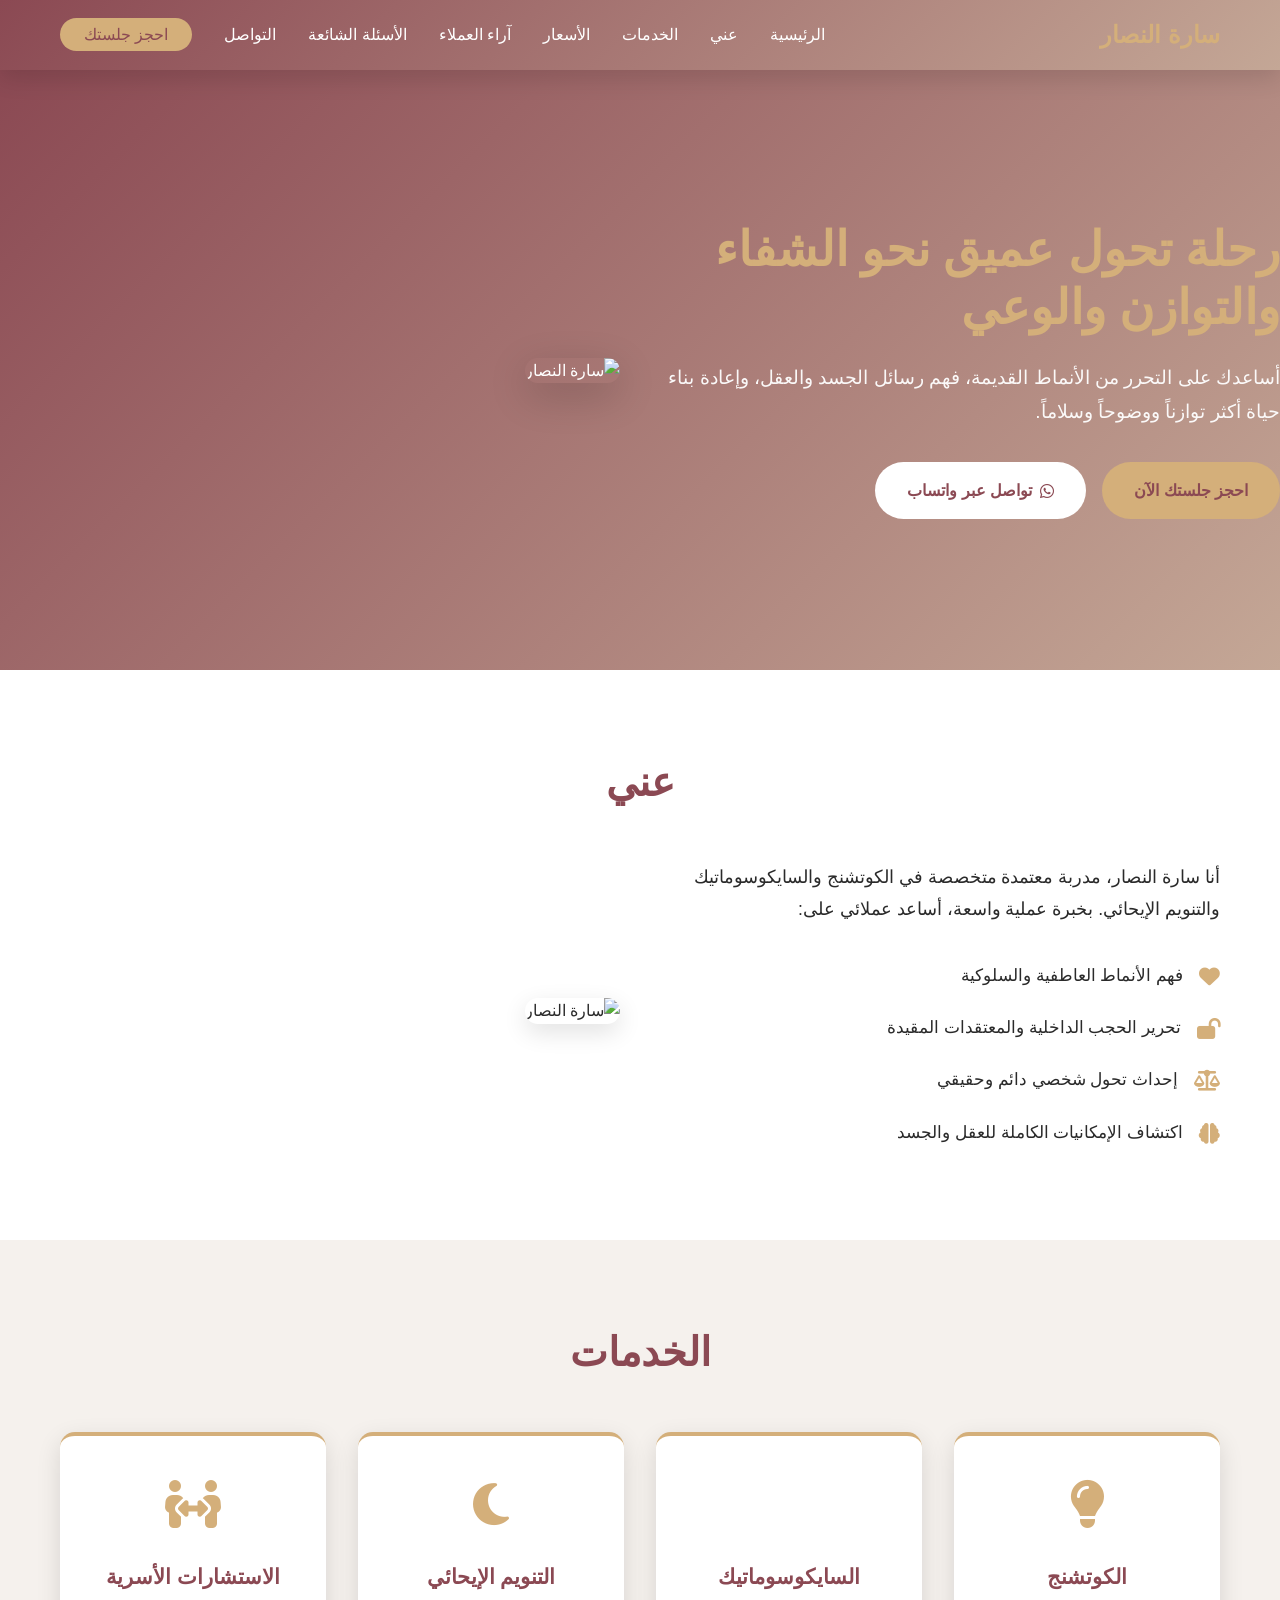
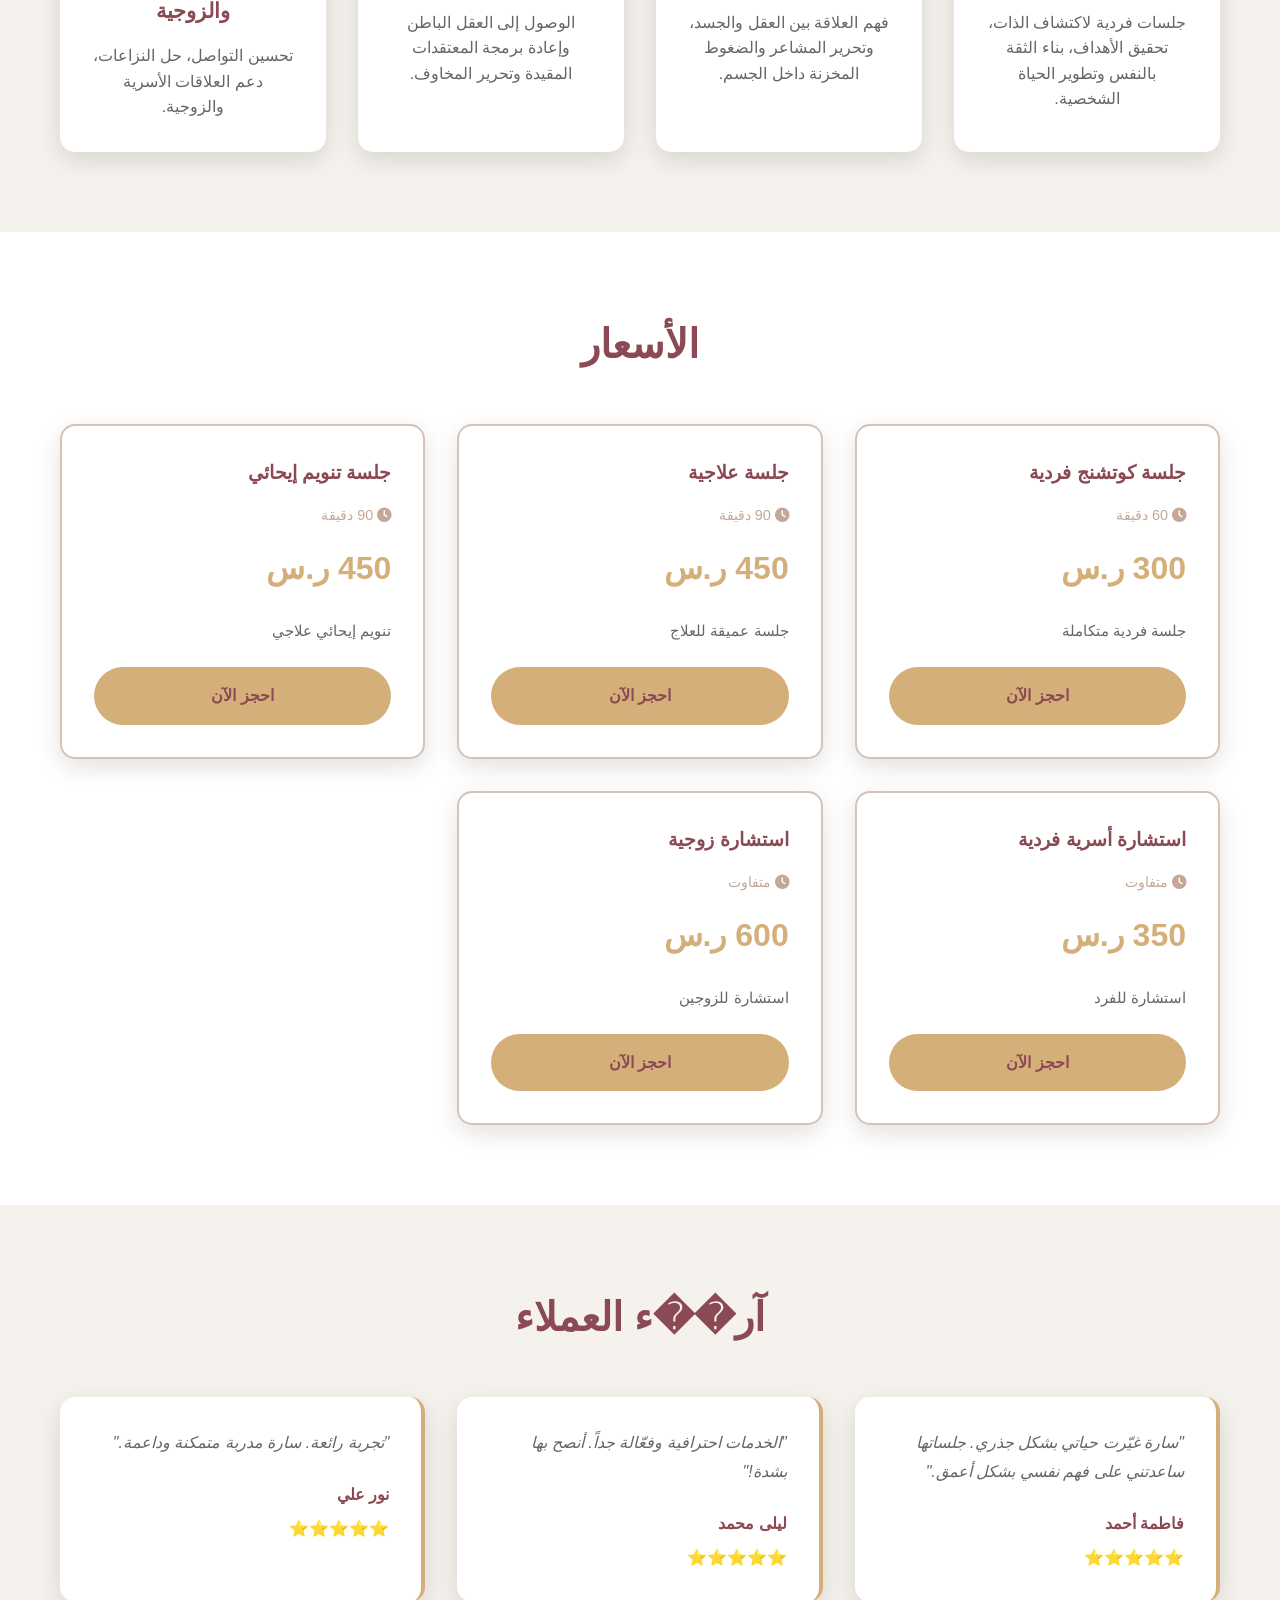
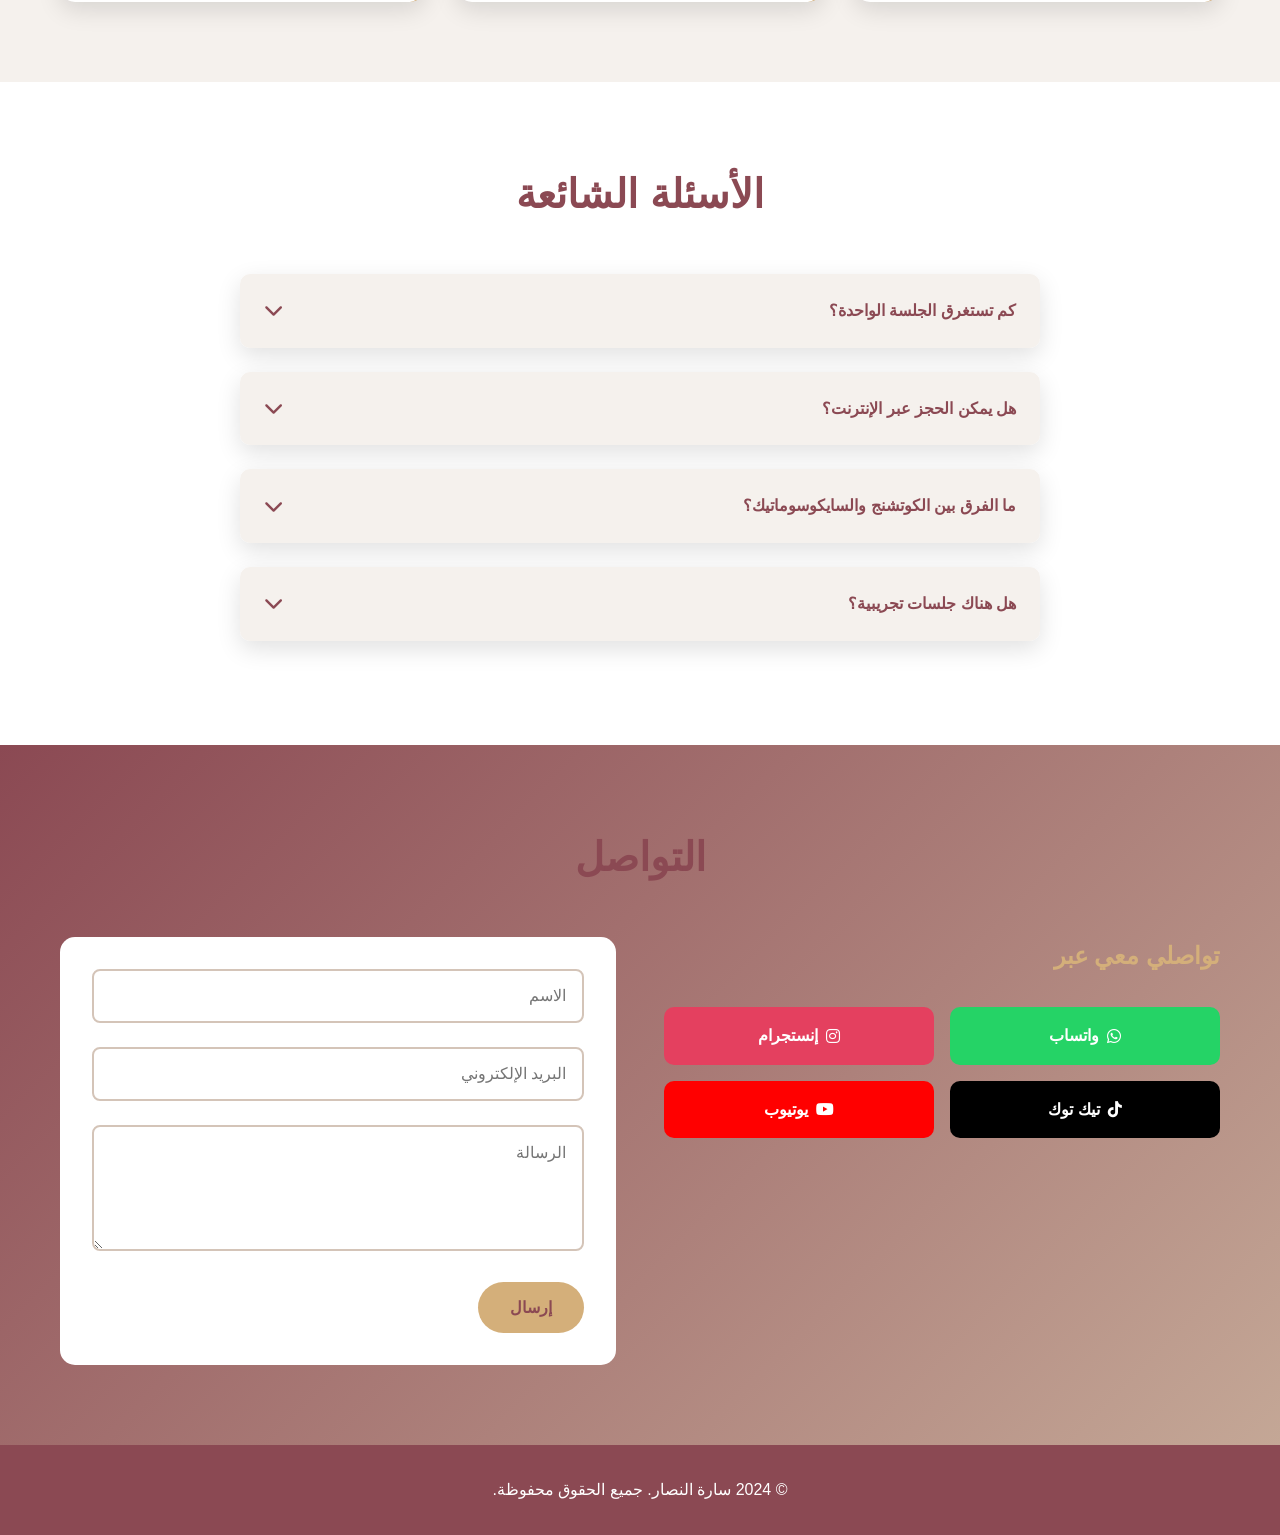
==== admin.html @ 0c7352f7 "Add premium Sara Al-Nassar coaching website with booking system and admin dashboard" ====
<!DOCTYPE html>
<html lang="ar" dir="rtl">
<head>
    <meta charset="UTF-8">
    <meta name="viewport" content="width=device-width, initial-scale=1.0">
    <title>لوحة التحكم - سارة النصار</title>
    <link rel="stylesheet" href="sara-styles.css">
    <link rel="stylesheet" href="admin-styles.css">
    <link rel="stylesheet" href="https://cdnjs.cloudflare.com/ajax/libs/font-awesome/6.4.0/css/all.min.css">
</head>
<body>
    <!-- Admin Header -->
    <header class="admin-header">
        <div class="container">
            <h1>لوحة التحكم</h1>
            <button id="logoutBtn" class="btn btn-secondary">تسجيل الخروج</button>
        </div>
    </header>

    <!-- Main Content -->
    <main class="admin-main">
        <!-- Sidebar -->
        <aside class="admin-sidebar">
            <nav class="admin-nav">
                <button class="nav-item active" data-section="dashboard">
                    <i class="fas fa-chart-line"></i> لوحة التحكم
                </button>
                <button class="nav-item" data-section="bookings">
                    <i class="fas fa-calendar"></i> الحجوزات
                </button>
                <button class="nav-item" data-section="services">
                    <i class="fas fa-cogs"></i> الخدمات
                </button>
                <button class="nav-item" data-section="testimonials">
                    <i class="fas fa-star"></i> آراء العملاء
                </button>
                <button class="nav-item" data-section="settings">
                    <i class="fas fa-sliders-h"></i> الإعدادات
                </button>
            </nav>
        </aside>

        <!-- Content Area -->
        <div class="admin-content">
            <!-- Dashboard Section -->
            <section id="dashboard" class="admin-section active">
                <h2>لوحة التحكم</h2>
                <div class="stats-grid">
                    <div class="stat-card">
                        <div class="stat-icon"><i class="fas fa-calendar-check"></i></div>
                        <div class="stat-content">
                            <h3>إجمالي الحجوزات</h3>
                            <p class="stat-number" id="totalBookings">0</p>
                        </div>
                    </div>
                    <div class="stat-card">
                        <div class="stat-icon"><i class="fas fa-clock"></i></div>
                        <div class="stat-content">
                            <h3>حجوزات قادمة</h3>
                            <p class="stat-number" id="upcomingBookings">0</p>
                        </div>
                    </div>
                    <div class="stat-card">
                        <div class="stat-icon"><i class="fas fa-star"></i></div>
                        <div class="stat-content">
                            <h3>التقييمات</h3>
                            <p class="stat-number" id="totalReviews">0</p>
                        </div>
                    </div>
                </div>
                <div class="recent-bookings">
                    <h3>آخر الحجوزات</h3>
                    <table id="recentBookingsTable">
                        <thead>
                            <tr>
                                <th>الاسم</th>
                                <th>الخدمة</th>
                                <th>التاريخ</th>
                                <th>الحالة</th>
                            </tr>
                        </thead>
                        <tbody></tbody>
                    </table>
                </div>
            </section>

            <!-- Bookings Section -->
            <section id="bookings" class="admin-section">
                <h2>إدارة الحجوزات</h2>
                <div class="section-controls">
                    <input type="date" id="bookingDateFilter" />
                    <select id="bookingStatusFilter">
                        <option>جميع الحالات</option>
                        <option>جديد</option>
                        <option>مؤكد</option>
                        <option>مكتمل</option>
                        <option>ملغى</option>
                    </select>
                </div>
                <table class="bookings-table">
                    <thead>
                        <tr>
                            <th>الاسم</th>
                            <th>الهاتف</th>
                            <th>الخدمة</th>
                            <th>التاريخ</th>
                            <th>الوقت</th>
                            <th>الحالة</th>
                            <th>إجراءات</th>
                        </tr>
                    </thead>
                    <tbody id="bookingsTableBody">
                        <tr>
                            <td colspan="7" style="text-align: center; color: #999;">لا توجد حجوزات</td>
                        </tr>
                    </tbody>
                </table>
            </section>

            <!-- Services Section -->
            <section id="services" class="admin-section">
                <h2>إدارة الخدمات</h2>
                <button class="btn btn-primary" onclick="openServiceModal()">إضافة خدمة جديدة</button>
                <div class="services-list" id="servicesList">
                    <!-- Services will be listed here -->
                </div>
            </section>

            <!-- Testimonials Section -->
            <section id="testimonials" class="admin-section">
                <h2>آراء العملاء</h2>
                <button class="btn btn-primary" onclick="openTestimonialModal()">إضافة رأي جديد</button>
                <div class="testimonials-list" id="testimonialsList">
                    <!-- Testimonials will be listed here -->
                </div>
            </section>

            <!-- Settings Section -->
            <section id="settings" class="admin-section">
                <h2>الإعدادات</h2>
                <div class="settings-form">
                    <div class="form-group">
                        <label>رقم الواتساب</label>
                        <input type="tel" id="whatsappNumber" placeholder="+966xxxxxxxxx" />
                    </div>
                    <div class="form-group">
                        <label>رابط إنستجرام</label>
                        <input type="url" id="instagramLink" placeholder="https://instagram.com/" />
                    </div>
                    <div class="form-group">
                        <label>رابط تيك توك</label>
                        <input type="url" id="tiktokLink" placeholder="https://tiktok.com/" />
                    </div>
                    <div class="form-group">
                        <label>رابط يوتيوب</label>
                        <input type="url" id="youtubeLink" placeholder="https://youtube.com/" />
                    </div>
                    <div class="form-group">
                        <label>بريد إلكتروني للإشعارات</label>
                        <input type="email" id="notificationEmail" placeholder="sara@example.com" />
                    </div>
                    <button class="btn btn-primary" onclick="saveSettings()">حفظ الإعدادات</button>
                </div>
            </section>
        </div>
    </main>

    <!-- Service Modal -->
    <div id="serviceModal" class="modal" style="display: none;">
        <div class="modal-content">
            <div class="modal-header">
                <h3>إضافة خدمة جديدة</h3>
                <button class="modal-close" onclick="closeServiceModal()">&times;</button>
            </div>
            <div class="modal-body">
                <div class="form-group">
                    <label>اسم الخدمة</label>
                    <input type="text" id="serviceName" />
                </div>
                <div class="form-group">
                    <label>الوصف</label>
                    <textarea id="serviceDescription" rows="4"></textarea>
                </div>
                <div class="form-group">
                    <label>المدة</label>
                    <input type="text" id="serviceDuration" placeholder="60 دقيقة" />
                </div>
                <div class="form-group">
                    <label>السعر</label>
                    <input type="number" id="servicePrice" placeholder="0" />
                </div>
            </div>
            <div class="modal-footer">
                <button class="btn btn-primary" onclick="saveService()">حفظ</button>
                <button class="btn btn-secondary" onclick="closeServiceModal()">إلغاء</button>
            </div>
        </div>
    </div>

    <!-- Testimonial Modal -->
    <div id="testimonialModal" class="modal" style="display: none;">
        <div class="modal-content">
            <div class="modal-header">
                <h3>إضافة رأي جديد</h3>
                <button class="modal-close" onclick="closeTestimonialModal()">&times;</button>
            </div>
            <div class="modal-body">
                <div class="form-group">
                    <label>اسم العميل</label>
                    <input type="text" id="testimonialAuthor" />
                </div>
                <div class="form-group">
                    <label>الرأي</label>
                    <textarea id="testimonialText" rows="4"></textarea>
                </div>
                <div class="form-group">
                    <label>التقييم</label>
                    <select id="testimonialRating">
                        <option>5 نجوم</option>
                        <option>4 نجوم</option>
                        <option>3 نجوم</option>
                    </select>
                </div>
            </div>
            <div class="modal-footer">
                <button class="btn btn-primary" onclick="saveTestimonial()">حفظ</button>
                <button class="btn btn-secondary" onclick="closeTestimonialModal()">إلغاء</button>
            </div>
        </div>
    </div>

    <script src="admin-script.js"></script>
</body>
</html>
---- sara-styles.css ----
:root {
    --primary-color: #8b4953;
    --secondary-color: #c4a796;
    --accent-color: #d4af7a;
    --dark-bg: #2a2a2a;
    --light-bg: #f5f1ed;
    --text-dark: #2a2a2a;
    --text-light: #f5f1ed;
    --border-color: #d4c4b8;
    --shadow: 0 8px 24px rgba(0, 0, 0, 0.12);
    --shadow-lg: 0 12px 40px rgba(0, 0, 0, 0.2);
}

* {
    margin: 0;
    padding: 0;
    box-sizing: border-box;
}

html {
    scroll-behavior: smooth;
}

body {
    font-family: 'Segoe UI', Tahoma, Geneva, Verdana, sans-serif;
    line-height: 1.6;
    color: var(--text-dark);
    background-color: var(--light-bg);
}

.container {
    max-width: 1200px;
    margin: 0 auto;
    padding: 0 20px;
}

/* Navigation */
.navbar {
    background: linear-gradient(135deg, var(--primary-color), var(--secondary-color));
    color: white;
    padding: 1rem 0;
    position: sticky;
    top: 0;
    z-index: 1000;
    box-shadow: var(--shadow);
}

.navbar .container {
    display: flex;
    justify-content: space-between;
    align-items: center;
}

.nav-brand {
    font-size: 1.5rem;
    font-weight: bold;
    color: var(--accent-color);
}

.nav-menu {
    display: flex;
    list-style: none;
    gap: 2rem;
    align-items: center;
}

.nav-menu a {
    color: white;
    text-decoration: none;
    transition: color 0.3s;
    font-weight: 500;
}

.nav-menu a:hover {
    color: var(--accent-color);
}

.btn-book {
    background: var(--accent-color);
    color: var(--primary-color) !important;
    padding: 0.5rem 1.5rem;
    border-radius: 25px;
    transition: all 0.3s;
}

.btn-book:hover {
    background: white;
    transform: translateY(-2px);
}

.nav-toggle {
    display: none;
    flex-direction: column;
    cursor: pointer;
}

.nav-toggle span {
    width: 25px;
    height: 3px;
    background: white;
    margin: 5px 0;
    transition: 0.3s;
}

/* Hero Section */
.hero {
    background: linear-gradient(135deg, var(--primary-color), var(--secondary-color));
    color: white;
    padding: 80px 0;
    min-height: 600px;
    display: flex;
    align-items: center;
}

.hero-content {
    display: grid;
    grid-template-columns: 1fr 1fr;
    gap: 40px;
    align-items: center;
}

.hero-title {
    font-size: 3rem;
    margin-bottom: 1.5rem;
    line-height: 1.2;
    color: var(--accent-color);
}

.hero-subtitle {
    font-size: 1.2rem;
    margin-bottom: 2rem;
    opacity: 0.95;
    line-height: 1.8;
}

.hero-buttons {
    display: flex;
    gap: 1rem;
    flex-wrap: wrap;
}

.btn {
    padding: 1rem 2rem;
    border: none;
    border-radius: 50px;
    font-size: 1rem;
    cursor: pointer;
    transition: all 0.3s;
    text-decoration: none;
    display: inline-flex;
    align-items: center;
    justify-content: center;
    gap: 0.5rem;
    font-weight: 600;
}

.btn-primary {
    background: var(--accent-color);
    color: var(--primary-color);
}

.btn-primary:hover {
    background: white;
    transform: translateY(-3px);
    box-shadow: var(--shadow-lg);
}

.btn-secondary {
    background: white;
    color: var(--primary-color);
}

.btn-secondary:hover {
    background: var(--accent-color);
    color: white;
    transform: translateY(-3px);
}

.hero-image img {
    width: 100%;
    border-radius: 20px;
    box-shadow: var(--shadow-lg);
}

/* Sections */
.section-title {
    font-size: 2.5rem;
    text-align: center;
    margin-bottom: 3rem;
    color: var(--primary-color);
}

section {
    padding: 80px 0;
}

#about {
    background: white;
}

#services {
    background: var(--light-bg);
}

#pricing {
    background: white;
}

#testimonials {
    background: var(--light-bg);
}

#faq {
    background: white;
}

#contact {
    background: linear-gradient(135deg, var(--primary-color), var(--secondary-color));
    color: white;
}

/* About Section */
.about-content {
    display: grid;
    grid-template-columns: 1fr 1fr;
    gap: 40px;
    align-items: center;
}

.about-text p {
    margin-bottom: 1.5rem;
    font-size: 1.1rem;
    line-height: 1.8;
}

.about-list {
    list-style: none;
}

.about-list li {
    padding: 0.8rem 0;
    font-size: 1.05rem;
    display: flex;
    align-items: center;
    gap: 1rem;
}

.about-list i {
    color: var(--accent-color);
    font-size: 1.3rem;
}

.about-image img {
    width: 100%;
    border-radius: 20px;
    box-shadow: var(--shadow);
}

/* Services Grid */
.services-grid {
    display: grid;
    grid-template-columns: repeat(auto-fit, minmax(250px, 1fr));
    gap: 2rem;
}

.service-card {
    background: white;
    padding: 2rem;
    border-radius: 15px;
    text-align: center;
    box-shadow: var(--shadow);
    transition: all 0.3s;
    border-top: 4px solid var(--accent-color);
}

.service-card:hover {
    transform: translateY(-10px);
    box-shadow: var(--shadow-lg);
}

.service-icon {
    font-size: 3rem;
    color: var(--accent-color);
    margin-bottom: 1rem;
}

.service-card h3 {
    color: var(--primary-color);
    margin-bottom: 1rem;
    font-size: 1.3rem;
}

.service-card p {
    color: #666;
    line-height: 1.6;
}

/* Pricing Section */
.pricing-grid {
    display: grid;
    grid-template-columns: repeat(auto-fit, minmax(280px, 1fr));
    gap: 2rem;
}

.pricing-card {
    background: white;
    padding: 2rem;
    border-radius: 15px;
    box-shadow: var(--shadow);
    transition: all 0.3s;
    border: 2px solid var(--border-color);
}

.pricing-card:hover {
    border-color: var(--accent-color);
    transform: translateY(-5px);
    box-shadow: var(--shadow-lg);
}

.pricing-title {
    color: var(--primary-color);
    font-size: 1.2rem;
    margin-bottom: 1rem;
}

.pricing-duration {
    color: var(--secondary-color);
    font-size: 0.9rem;
    margin-bottom: 1rem;
}

.pricing-price {
    font-size: 2rem;
    color: var(--accent-color);
    font-weight: bold;
    margin-bottom: 1.5rem;
}

.pricing-description {
    color: #666;
    margin-bottom: 1.5rem;
    font-size: 0.95rem;
}

/* Testimonials */
.testimonials-grid {
    display: grid;
    grid-template-columns: repeat(auto-fit, minmax(300px, 1fr));
    gap: 2rem;
}

.testimonial-card {
    background: white;
    padding: 2rem;
    border-radius: 15px;
    box-shadow: var(--shadow);
    border-right: 4px solid var(--accent-color);
}

.testimonial-text {
    color: #666;
    margin-bottom: 1.5rem;
    font-style: italic;
    line-height: 1.8;
}

.testimonial-author {
    color: var(--primary-color);
    font-weight: bold;
}

.testimonial-rating {
    color: var(--accent-color);
    margin-top: 0.5rem;
}

/* FAQ Section */
.faq-container {
    max-width: 800px;
    margin: 0 auto;
}

.faq-item {
    background: white;
    margin-bottom: 1.5rem;
    border-radius: 10px;
    overflow: hidden;
    box-shadow: var(--shadow);
}

.faq-question {
    padding: 1.5rem;
    background: var(--light-bg);
    cursor: pointer;
    display: flex;
    justify-content: space-between;
    align-items: center;
    font-weight: 600;
    color: var(--primary-color);
    transition: all 0.3s;
}

.faq-question:hover {
    background: var(--accent-color);
    color: white;
}

.faq-icon {
    font-size: 1.2rem;
    transition: transform 0.3s;
}

.faq-item.active .faq-icon {
    transform: rotate(180deg);
}

.faq-answer {
    padding: 1.5rem;
    color: #666;
    display: none;
    line-height: 1.8;
}

.faq-item.active .faq-answer {
    display: block;
}

/* Contact Section */
.contact-content {
    display: grid;
    grid-template-columns: 1fr 1fr;
    gap: 3rem;
    align-items: start;
}

.contact-info h3 {
    font-size: 1.5rem;
    margin-bottom: 2rem;
    color: var(--accent-color);
}

.contact-methods {
    display: grid;
    grid-template-columns: repeat(2, 1fr);
    gap: 1rem;
}

.contact-btn {
    display: flex;
    align-items: center;
    justify-content: center;
    gap: 0.5rem;
    padding: 1rem;
    border-radius: 10px;
    color: white;
    text-decoration: none;
    transition: all 0.3s;
    font-weight: 600;
}

.contact-btn.whatsapp {
    background: #25d366;
}

.contact-btn.instagram {
    background: #e4405f;
}

.contact-btn.tiktok {
    background: #000;
}

.contact-btn.youtube {
    background: #ff0000;
}

.contact-btn:hover {
    transform: translateY(-3px);
    box-shadow: var(--shadow-lg);
}

/* Contact Form */
.contact-form-container {
    background: white;
    padding: 2rem;
    border-radius: 15px;
}

.form-group {
    margin-bottom: 1.5rem;
}

.form-group input,
.form-group textarea {
    width: 100%;
    padding: 1rem;
    border: 2px solid var(--border-color);
    border-radius: 8px;
    font-family: inherit;
    font-size: 1rem;
    transition: border-color 0.3s;
}

.form-group input:focus,
.form-group textarea:focus {
    outline: none;
    border-color: var(--accent-color);
}

/* Footer */
.footer {
    background: var(--primary-color);
    color: white;
    text-align: center;
    padding: 2rem 0;
}

/* Responsive Design */
@media (max-width: 768px) {
    .nav-menu {
        position: absolute;
        left: 0;
        top: 60px;
        flex-direction: column;
        background: var(--primary-color);
        width: 100%;
        text-align: center;
        display: none;
    }

    .nav-menu.active {
        display: flex;
    }

    .nav-toggle {
        display: flex;
    }

    .hero-content {
        grid-template-columns: 1fr;
    }

    .hero-title {
        font-size: 2rem;
    }

    .about-content,
    .contact-content {
        grid-template-columns: 1fr;
    }

    .contact-methods {
        grid-template-columns: 1fr;
    }

    .section-title {
        font-size: 2rem;
    }

    .hero-buttons {
        flex-direction: column;
    }

    .btn {
        width: 100%;
    }
}

@media (max-width: 480px) {
    .hero-title {
        font-size: 1.5rem;
    }

    .section-title {
        font-size: 1.5rem;
    }

    .services-grid,
    .pricing-grid,
    .testimonials-grid {
        grid-template-columns: 1fr;
    }
}
---- admin-styles.css ----
.admin-header {
    background: linear-gradient(135deg, var(--primary-color), var(--secondary-color));
    color: white;
    padding: 1.5rem 0;
    box-shadow: var(--shadow);
}

.admin-header .container {
    display: flex;
    justify-content: space-between;
    align-items: center;
}

.admin-main {
    display: grid;
    grid-template-columns: 250px 1fr;
    min-height: calc(100vh - 100px);
}

.admin-sidebar {
    background: var(--dark-bg);
    padding: 2rem 0;
    border-right: 2px solid var(--border-color);
}

.admin-nav {
    display: flex;
    flex-direction: column;
}

.nav-item {
    background: none;
    border: none;
    color: #aaa;
    padding: 1rem 1.5rem;
    text-align: right;
    cursor: pointer;
    transition: all 0.3s;
    font-size: 1rem;
    display: flex;
    align-items: center;
    gap: 1rem;
}

.nav-item:hover {
    background: var(--secondary-color);
    color: white;
}

.nav-item.active {
    background: var(--accent-color);
    color: var(--primary-color);
    border-right: 4px solid var(--primary-color);
}

.admin-content {
    padding: 2rem;
    background: var(--light-bg);
}

.admin-section {
    display: none;
}

.admin-section.active {
    display: block;
}

.admin-section h2 {
    color: var(--primary-color);
    margin-bottom: 2rem;
    font-size: 1.8rem;
}

.stats-grid {
    display: grid;
    grid-template-columns: repeat(auto-fit, minmax(250px, 1fr));
    gap: 1.5rem;
    margin-bottom: 2rem;
}

.stat-card {
    background: white;
    padding: 1.5rem;
    border-radius: 10px;
    display: flex;
    gap: 1rem;
    box-shadow: var(--shadow);
}

.stat-icon {
    font-size: 2.5rem;
    color: var(--accent-color);
}

.stat-number {
    font-size: 2rem;
    font-weight: bold;
    color: var(--primary-color);
    margin: 0;
}

.recent-bookings {
    background: white;
    padding: 1.5rem;
    border-radius: 10px;
    box-shadow: var(--shadow);
}

table {
    width: 100%;
    border-collapse: collapse;
}

table th {
    background: var(--light-bg);
    padding: 1rem;
    text-align: right;
    color: var(--primary-color);
    font-weight: 600;
    border-bottom: 2px solid var(--border-color);
}

table td {
    padding: 1rem;
    border-bottom: 1px solid var(--border-color);
}

.section-controls {
    display: flex;
    gap: 1rem;
    margin-bottom: 1.5rem;
}

.section-controls input,
.section-controls select {
    padding: 0.8rem;
    border: 2px solid var(--border-color);
    border-radius: 8px;
    font-size: 1rem;
}

.bookings-table {
    background: white;
    border-radius: 10px;
    overflow: hidden;
    box-shadow: var(--shadow);
}

.services-list,
.testimonials-list {
    display: grid;
    grid-template-columns: repeat(auto-fill, minmax(300px, 1fr));
    gap: 1.5rem;
    margin-top: 1.5rem;
}

.service-item,
.testimonial-item {
    background: white;
    padding: 1.5rem;
    border-radius: 10px;
    box-shadow: var(--shadow);
}

.service-item h3,
.testimonial-item h3 {
    color: var(--primary-color);
    margin-bottom: 0.5rem;
}

.service-item-actions,
.testimonial-item-actions {
    display: flex;
    gap: 1rem;
    margin-top: 1rem;
}

.service-item-actions button,
.testimonial-item-actions button {
    flex: 1;
    padding: 0.5rem;
    border: none;
    border-radius: 5px;
    cursor: pointer;
    transition: all 0.3s;
}

.btn-edit {
    background: var(--accent-color);
    color: var(--primary-color);
}

.btn-delete {
    background: #e74c3c;
    color: white;
}

.settings-form {
    background: white;
    padding: 2rem;
    border-radius: 10px;
    max-width: 600px;
    box-shadow: var(--shadow);
}

/* Modal */
.modal {
    position: fixed;
    top: 0;
    left: 0;
    right: 0;
    bottom: 0;
    background: rgba(0, 0, 0, 0.6);
    display: flex;
    align-items: center;
    justify-content: center;
    z-index: 1000;
}

.modal-content {
    background: white;
    border-radius: 10px;
    width: 90%;
    max-width: 500px;
    box-shadow: var(--shadow-lg);
}

.modal-header {
    padding: 1.5rem;
    border-bottom: 2px solid var(--border-color);
    display: flex;
    justify-content: space-between;
    align-items: center;
}

.modal-header h3 {
    color: var(--primary-color);
    margin: 0;
}

.modal-close {
    background: none;
    border: none;
    font-size: 1.5rem;
    cursor: pointer;
    color: #aaa;
}

.modal-body {
    padding: 1.5rem;
}

.modal-footer {
    padding: 1.5rem;
    border-top: 2px solid var(--border-color);
    display: flex;
    gap: 1rem;
}

.modal-footer .btn {
    flex: 1;
}

@media (max-width: 768px) {
    .admin-main {
        grid-template-columns: 1fr;
    }

    .admin-sidebar {
        display: none;
    }

    .admin-nav {
        display: grid;
        grid-template-columns: repeat(auto-fit, minmax(100px, 1fr));
    }

    .nav-item {
        padding: 0.5rem;
        flex-direction: column;
    }
}
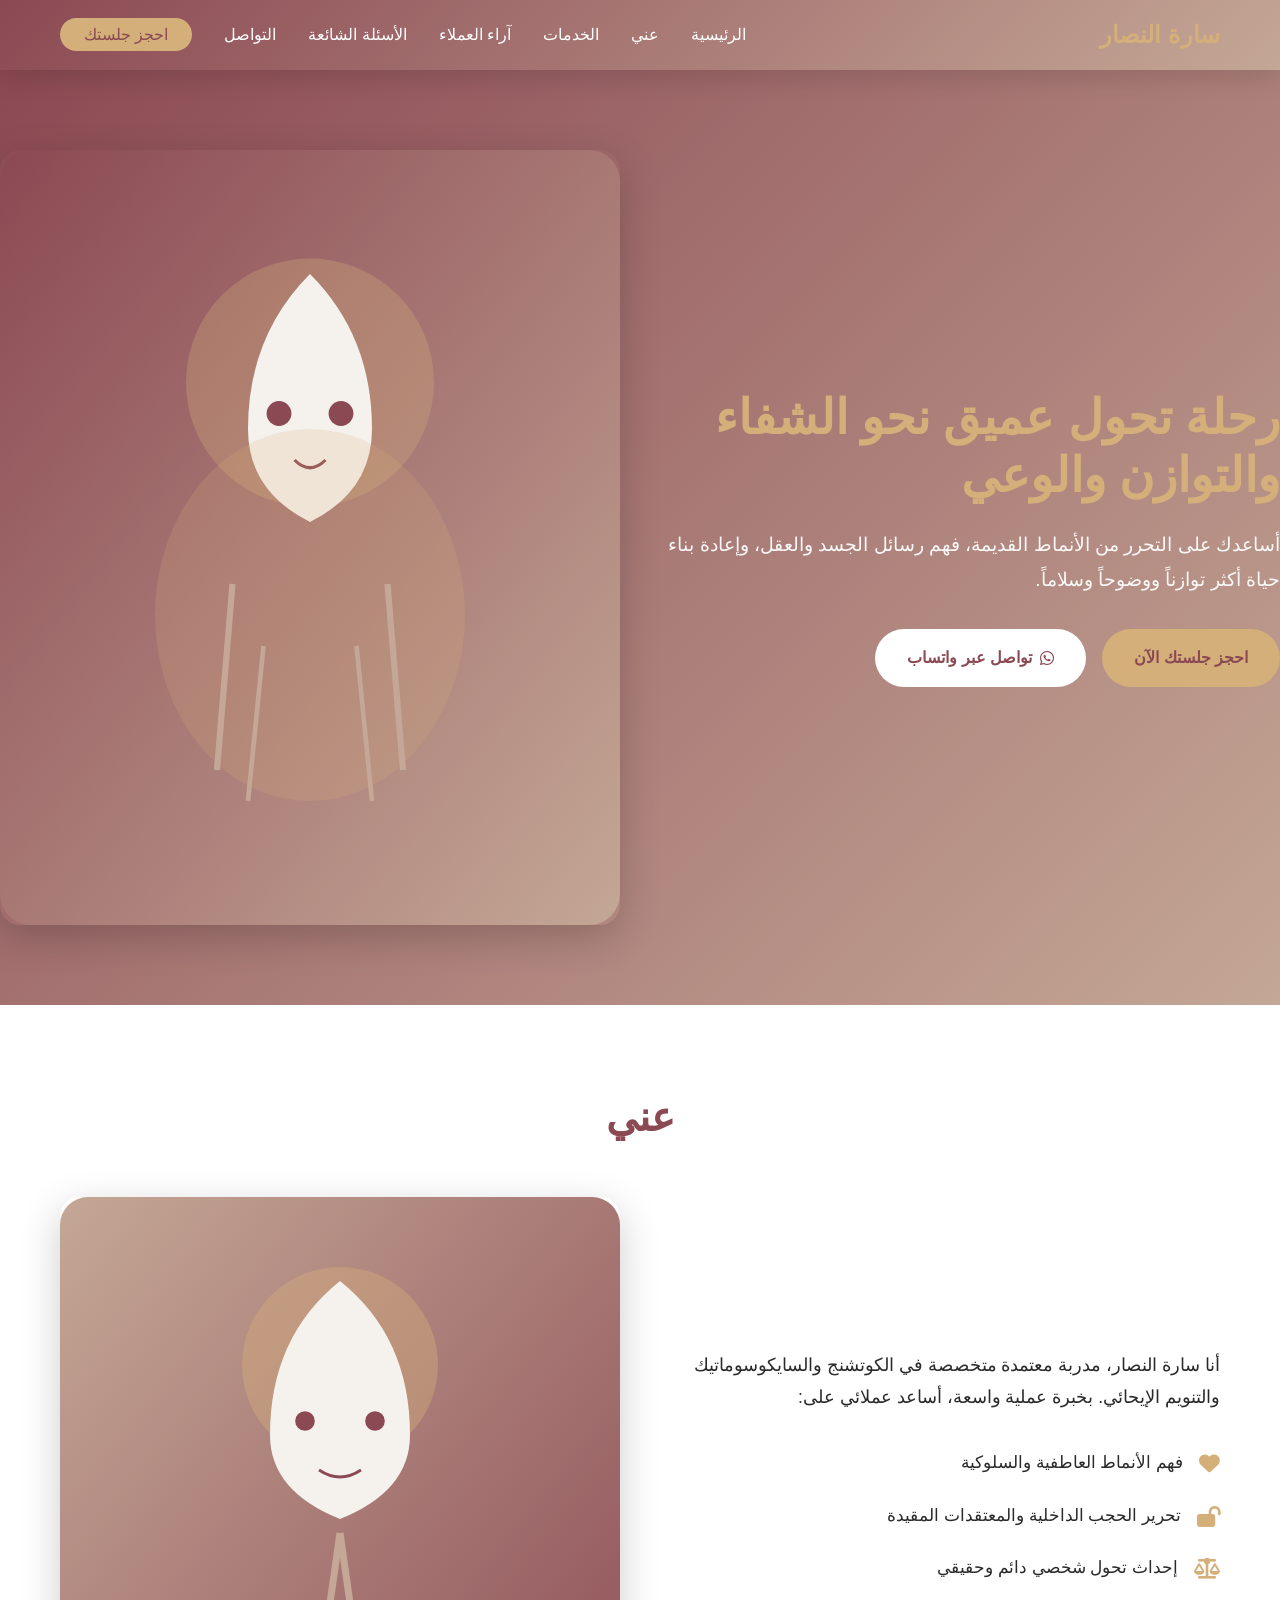
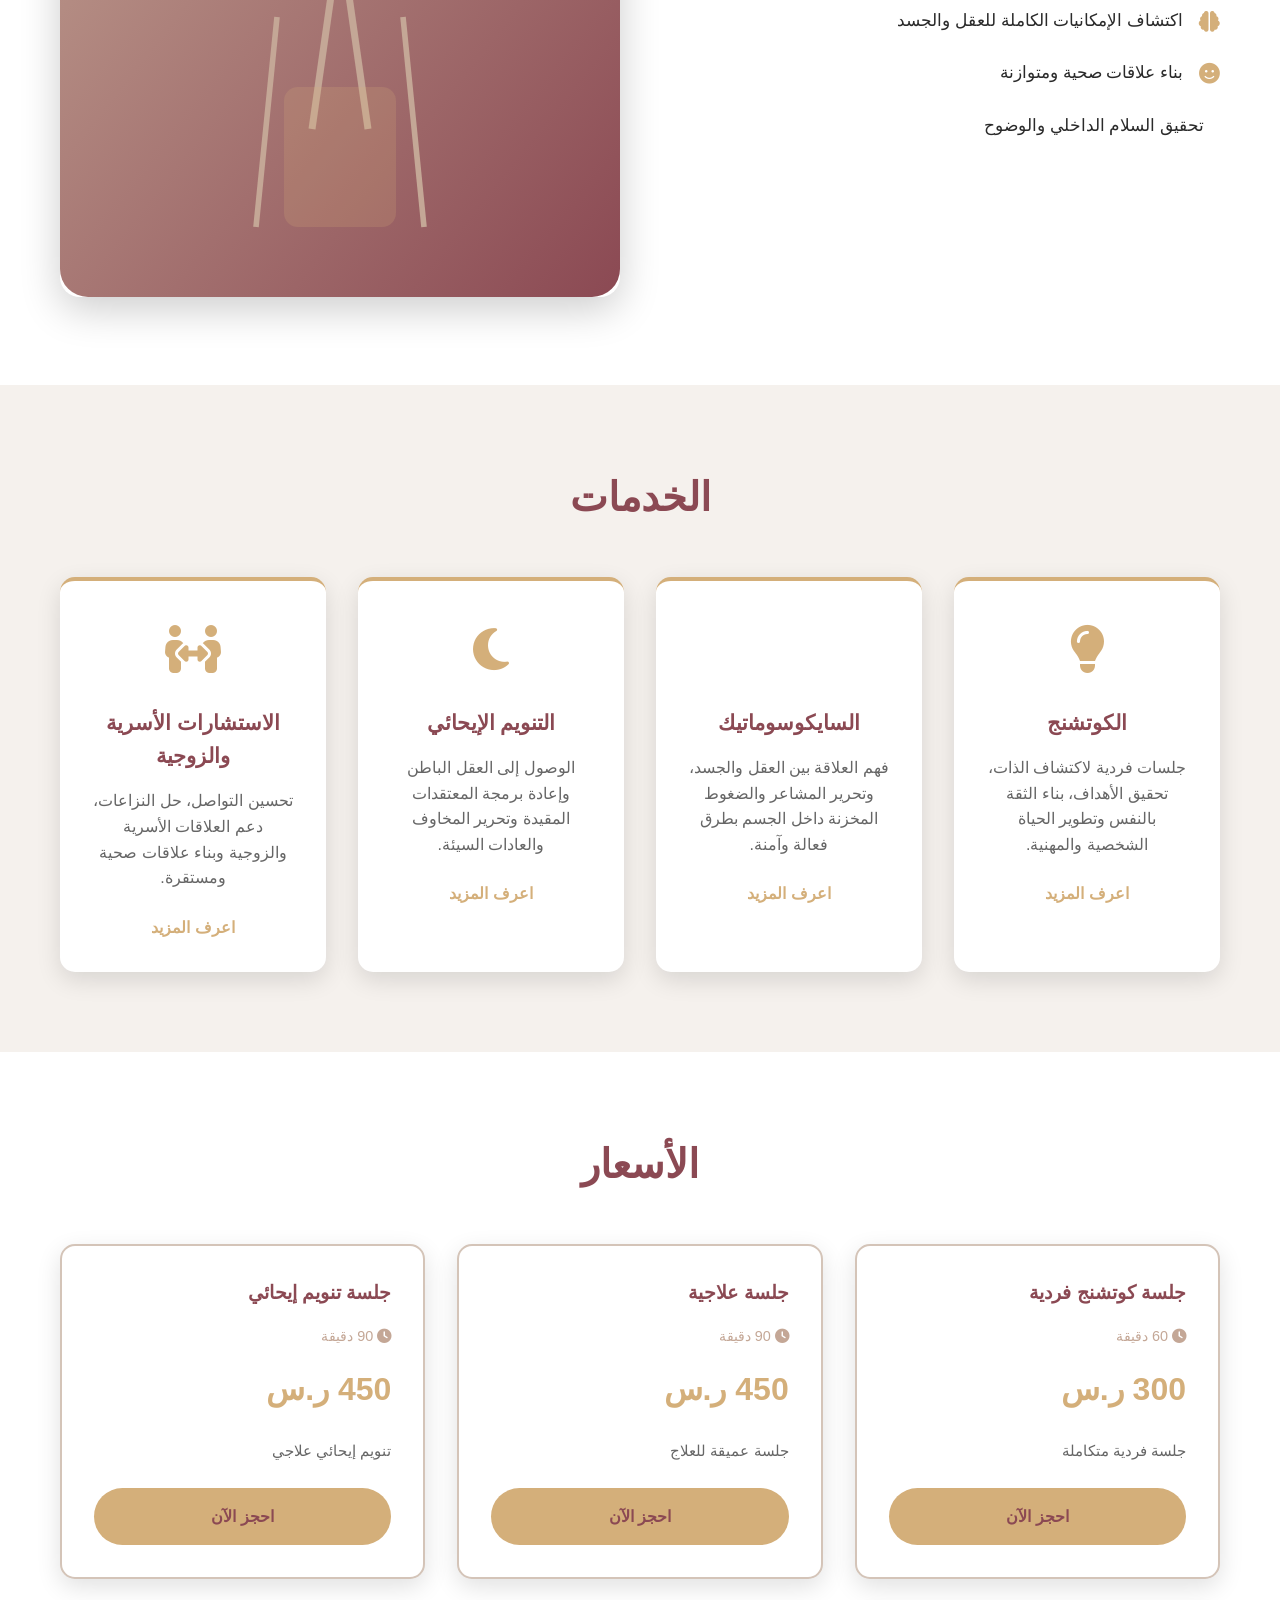
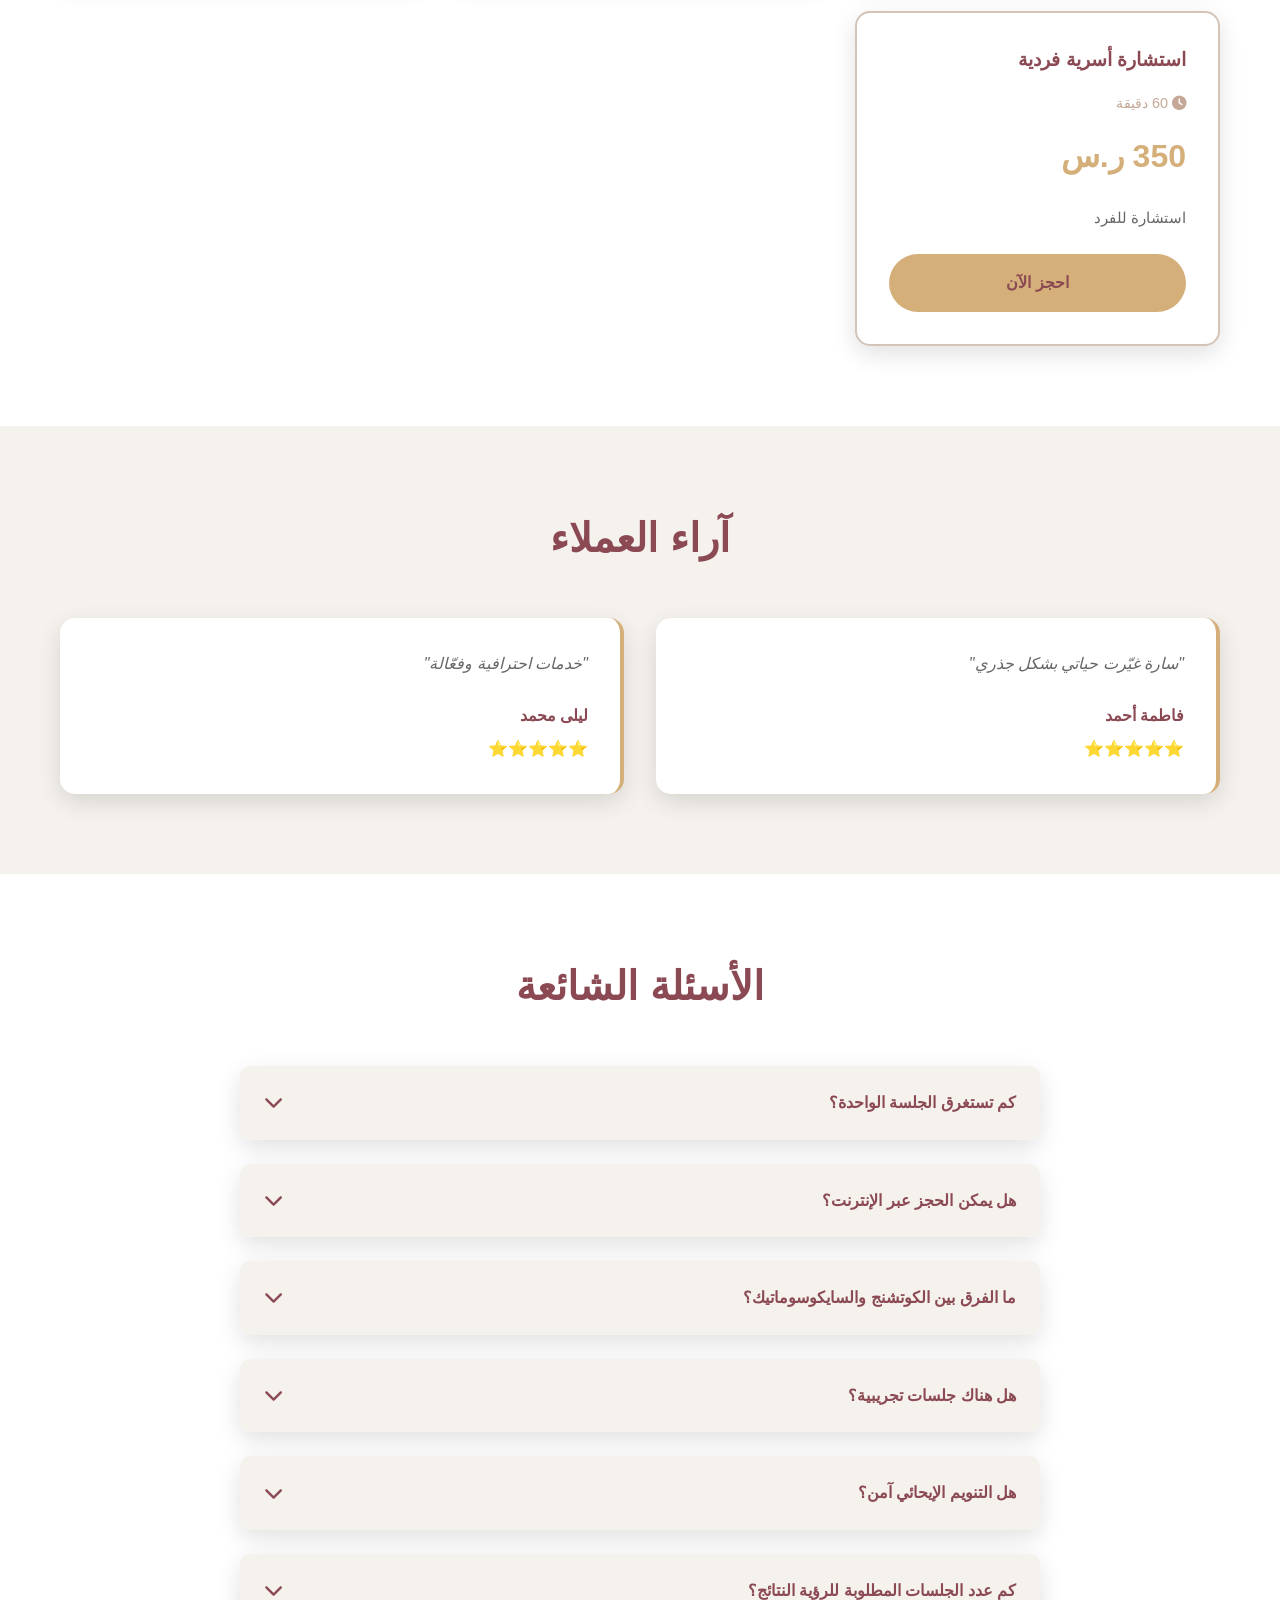
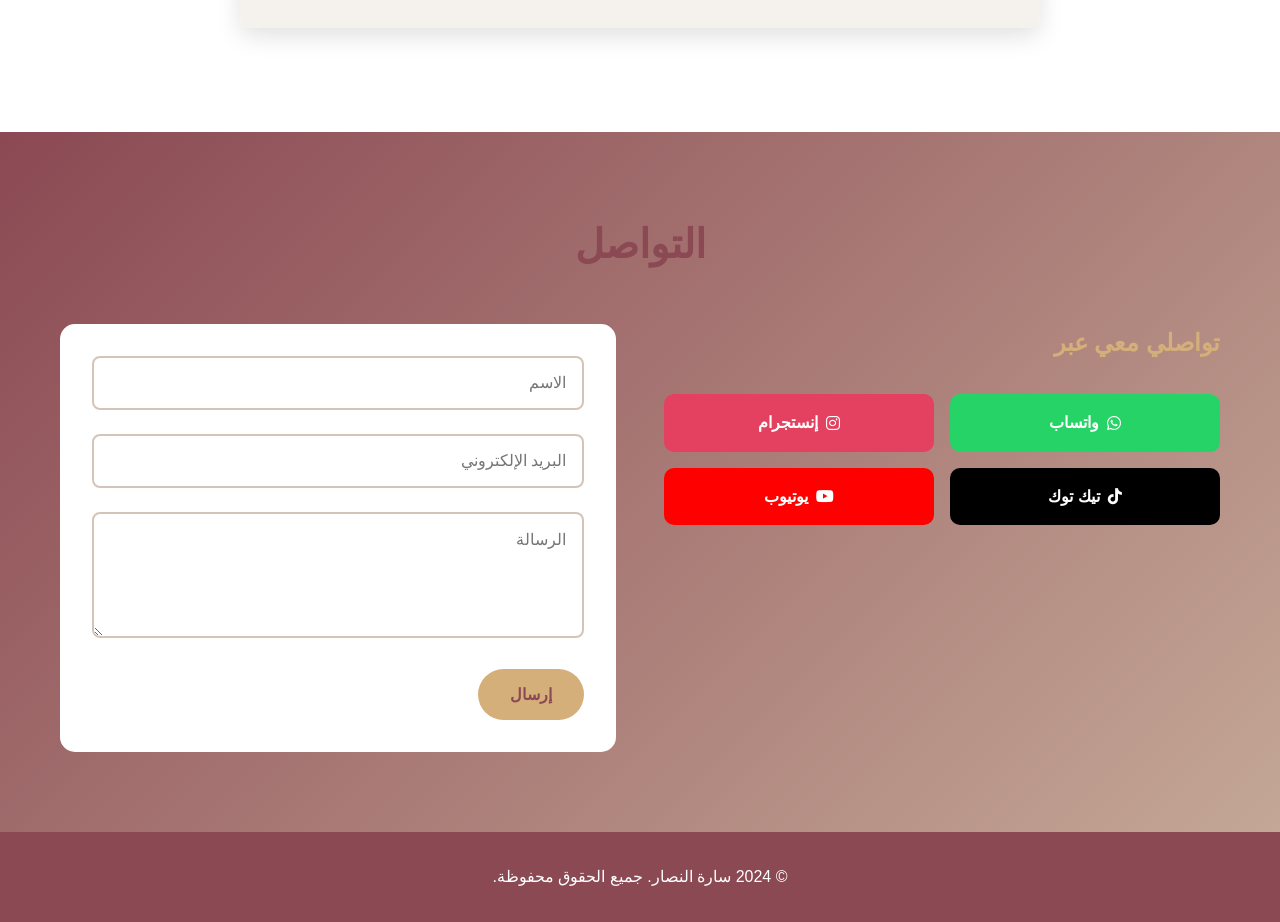
==== commit f2624654: "Complete Sara Al-Nassar coaching website - fully functional with admin panel and booking system" ====
--- a/admin.html
+++ b/admin.html
@@ -3,8 +3,8 @@
 <head>
     <meta charset="UTF-8">
     <meta name="viewport" content="width=device-width, initial-scale=1.0">
-    <title>لوحة التحكم - سارة النصار</title>
-    <link rel="stylesheet" href="sara-styles.css">
+    <title>لو��ة التحكم - سارة النصار</title>
+    <link rel="stylesheet" href="styles.css">
     <link rel="stylesheet" href="admin-styles.css">
     <link rel="stylesheet" href="https://cdnjs.cloudflare.com/ajax/libs/font-awesome/6.4.0/css/all.min.css">
 </head>
@@ -27,9 +27,6 @@
                 </button>
                 <button class="nav-item" data-section="bookings">
                     <i class="fas fa-calendar"></i> الحجوزات
-                </button>
-                <button class="nav-item" data-section="services">
-                    <i class="fas fa-cogs"></i> الخدمات
                 </button>
                 <button class="nav-item" data-section="testimonials">
                     <i class="fas fa-star"></i> آراء العملاء
@@ -97,32 +94,25 @@
                         <option>ملغى</option>
                     </select>
                 </div>
-                <table class="bookings-table">
-                    <thead>
-                        <tr>
-                            <th>الاسم</th>
-                            <th>الهاتف</th>
-                            <th>الخدمة</th>
-                            <th>التاريخ</th>
-                            <th>الوقت</th>
-                            <th>الحالة</th>
-                            <th>إجراءات</th>
-                        </tr>
-                    </thead>
-                    <tbody id="bookingsTableBody">
-                        <tr>
-                            <td colspan="7" style="text-align: center; color: #999;">لا توجد حجوزات</td>
-                        </tr>
-                    </tbody>
-                </table>
-            </section>
-
-            <!-- Services Section -->
-            <section id="services" class="admin-section">
-                <h2>إدارة الخدمات</h2>
-                <button class="btn btn-primary" onclick="openServiceModal()">إضافة خدمة جديدة</button>
-                <div class="services-list" id="servicesList">
-                    <!-- Services will be listed here -->
+                <div class="table-responsive">
+                    <table class="bookings-table">
+                        <thead>
+                            <tr>
+                                <th>الاسم</th>
+                                <th>الهاتف</th>
+                                <th>الخدمة</th>
+                                <th>التاريخ</th>
+                                <th>الوقت</th>
+                                <th>الحالة</th>
+                                <th>إجراءات</th>
+                            </tr>
+                        </thead>
+                        <tbody id="bookingsTableBody">
+                            <tr>
+                                <td colspan="7" style="text-align: center; color: #999;">لا توجد حجوزات</td>
+                            </tr>
+                        </tbody>
+                    </table>
                 </div>
             </section>
 
@@ -130,7 +120,7 @@
             <section id="testimonials" class="admin-section">
                 <h2>آراء العملاء</h2>
                 <button class="btn btn-primary" onclick="openTestimonialModal()">إضافة رأي جديد</button>
-                <div class="testimonials-list" id="testimonialsList">
+                <div class="testimonials-list" id="testimonialsList" style="margin-top: 2rem;">
                     <!-- Testimonials will be listed here -->
                 </div>
             </section>
@@ -164,38 +154,6 @@
             </section>
         </div>
     </main>
-
-    <!-- Service Modal -->
-    <div id="serviceModal" class="modal" style="display: none;">
-        <div class="modal-content">
-            <div class="modal-header">
-                <h3>إضافة خدمة جديدة</h3>
-                <button class="modal-close" onclick="closeServiceModal()">&times;</button>
-            </div>
-            <div class="modal-body">
-                <div class="form-group">
-                    <label>اسم الخدمة</label>
-                    <input type="text" id="serviceName" />
-                </div>
-                <div class="form-group">
-                    <label>الوصف</label>
-                    <textarea id="serviceDescription" rows="4"></textarea>
-                </div>
-                <div class="form-group">
-                    <label>المدة</label>
-                    <input type="text" id="serviceDuration" placeholder="60 دقيقة" />
-                </div>
-                <div class="form-group">
-                    <label>السعر</label>
-                    <input type="number" id="servicePrice" placeholder="0" />
-                </div>
-            </div>
-            <div class="modal-footer">
-                <button class="btn btn-primary" onclick="saveService()">حفظ</button>
-                <button class="btn btn-secondary" onclick="closeServiceModal()">إلغاء</button>
-            </div>
-        </div>
-    </div>
 
     <!-- Testimonial Modal -->
     <div id="testimonialModal" class="modal" style="display: none;">
--- a/styles.css
+++ b/styles.css
@@ -0,0 +1,601 @@
+:root {
+    --primary-color: #8b4953;
+    --secondary-color: #c4a796;
+    --accent-color: #d4af7a;
+    --dark-bg: #2a2a2a;
+    --light-bg: #f5f1ed;
+    --text-dark: #2a2a2a;
+    --text-light: #f5f1ed;
+    --border-color: #d4c4b8;
+    --shadow: 0 8px 24px rgba(0, 0, 0, 0.12);
+    --shadow-lg: 0 12px 40px rgba(0, 0, 0, 0.2);
+}
+
+* {
+    margin: 0;
+    padding: 0;
+    box-sizing: border-box;
+}
+
+html {
+    scroll-behavior: smooth;
+}
+
+body {
+    font-family: 'Segoe UI', Tahoma, Geneva, Verdana, sans-serif;
+    line-height: 1.6;
+    color: var(--text-dark);
+    background-color: var(--light-bg);
+}
+
+.container {
+    max-width: 1200px;
+    margin: 0 auto;
+    padding: 0 20px;
+}
+
+/* Navigation */
+.navbar {
+    background: linear-gradient(135deg, var(--primary-color), var(--secondary-color));
+    color: white;
+    padding: 1rem 0;
+    position: sticky;
+    top: 0;
+    z-index: 1000;
+    box-shadow: var(--shadow);
+}
+
+.navbar .container {
+    display: flex;
+    justify-content: space-between;
+    align-items: center;
+}
+
+.nav-brand {
+    font-size: 1.5rem;
+    font-weight: bold;
+    color: var(--accent-color);
+}
+
+.nav-menu {
+    display: flex;
+    list-style: none;
+    gap: 2rem;
+    align-items: center;
+}
+
+.nav-menu a {
+    color: white;
+    text-decoration: none;
+    transition: color 0.3s;
+    font-weight: 500;
+}
+
+.nav-menu a:hover {
+    color: var(--accent-color);
+}
+
+.btn-book {
+    background: var(--accent-color);
+    color: var(--primary-color) !important;
+    padding: 0.5rem 1.5rem;
+    border-radius: 25px;
+    transition: all 0.3s;
+}
+
+.btn-book:hover {
+    background: white;
+    transform: translateY(-2px);
+}
+
+.nav-toggle {
+    display: none;
+    flex-direction: column;
+    cursor: pointer;
+}
+
+.nav-toggle span {
+    width: 25px;
+    height: 3px;
+    background: white;
+    margin: 5px 0;
+    transition: 0.3s;
+}
+
+/* Hero Section */
+.hero {
+    background: linear-gradient(135deg, var(--primary-color), var(--secondary-color));
+    color: white;
+    padding: 80px 0;
+    min-height: 600px;
+    display: flex;
+    align-items: center;
+}
+
+.hero-content {
+    display: grid;
+    grid-template-columns: 1fr 1fr;
+    gap: 40px;
+    align-items: center;
+}
+
+.hero-title {
+    font-size: 3rem;
+    margin-bottom: 1.5rem;
+    line-height: 1.2;
+    color: var(--accent-color);
+}
+
+.hero-subtitle {
+    font-size: 1.2rem;
+    margin-bottom: 2rem;
+    opacity: 0.95;
+    line-height: 1.8;
+}
+
+.hero-buttons {
+    display: flex;
+    gap: 1rem;
+    flex-wrap: wrap;
+}
+
+.btn {
+    padding: 1rem 2rem;
+    border: none;
+    border-radius: 50px;
+    font-size: 1rem;
+    cursor: pointer;
+    transition: all 0.3s;
+    text-decoration: none;
+    display: inline-flex;
+    align-items: center;
+    justify-content: center;
+    gap: 0.5rem;
+    font-weight: 600;
+}
+
+.btn-primary {
+    background: var(--accent-color);
+    color: var(--primary-color);
+}
+
+.btn-primary:hover {
+    background: white;
+    transform: translateY(-3px);
+    box-shadow: var(--shadow-lg);
+}
+
+.btn-secondary {
+    background: white;
+    color: var(--primary-color);
+}
+
+.btn-secondary:hover {
+    background: var(--accent-color);
+    color: white;
+    transform: translateY(-3px);
+}
+
+.hero-image {
+    display: flex;
+    justify-content: center;
+}
+
+.hero-image svg,
+.about-image svg {
+    width: 100%;
+    height: auto;
+    border-radius: 20px;
+    box-shadow: var(--shadow-lg);
+}
+
+/* Sections */
+.section-title {
+    font-size: 2.5rem;
+    text-align: center;
+    margin-bottom: 3rem;
+    color: var(--primary-color);
+}
+
+section {
+    padding: 80px 0;
+}
+
+#about {
+    background: white;
+}
+
+#services {
+    background: var(--light-bg);
+}
+
+#pricing {
+    background: white;
+}
+
+#testimonials {
+    background: var(--light-bg);
+}
+
+#faq {
+    background: white;
+}
+
+#contact {
+    background: linear-gradient(135deg, var(--primary-color), var(--secondary-color));
+    color: white;
+}
+
+/* About Section */
+.about-content {
+    display: grid;
+    grid-template-columns: 1fr 1fr;
+    gap: 40px;
+    align-items: center;
+}
+
+.about-text p {
+    margin-bottom: 1.5rem;
+    font-size: 1.1rem;
+    line-height: 1.8;
+}
+
+.about-list {
+    list-style: none;
+}
+
+.about-list li {
+    padding: 0.8rem 0;
+    font-size: 1.05rem;
+    display: flex;
+    align-items: center;
+    gap: 1rem;
+}
+
+.about-list i {
+    color: var(--accent-color);
+    font-size: 1.3rem;
+}
+
+/* Services Grid */
+.services-grid {
+    display: grid;
+    grid-template-columns: repeat(auto-fit, minmax(250px, 1fr));
+    gap: 2rem;
+}
+
+.service-card {
+    background: white;
+    padding: 2rem;
+    border-radius: 15px;
+    text-align: center;
+    box-shadow: var(--shadow);
+    transition: all 0.3s;
+    border-top: 4px solid var(--accent-color);
+}
+
+.service-card:hover {
+    transform: translateY(-10px);
+    box-shadow: var(--shadow-lg);
+}
+
+.service-icon {
+    font-size: 3rem;
+    color: var(--accent-color);
+    margin-bottom: 1rem;
+}
+
+.service-card h3 {
+    color: var(--primary-color);
+    margin-bottom: 1rem;
+    font-size: 1.3rem;
+}
+
+.service-card p {
+    color: #666;
+    line-height: 1.6;
+    margin-bottom: 1.5rem;
+}
+
+.service-link {
+    color: var(--accent-color);
+    text-decoration: none;
+    font-weight: 600;
+    transition: all 0.3s;
+}
+
+.service-link:hover {
+    color: var(--primary-color);
+}
+
+/* Pricing Section */
+.pricing-grid {
+    display: grid;
+    grid-template-columns: repeat(auto-fit, minmax(280px, 1fr));
+    gap: 2rem;
+}
+
+.pricing-card {
+    background: white;
+    padding: 2rem;
+    border-radius: 15px;
+    box-shadow: var(--shadow);
+    transition: all 0.3s;
+    border: 2px solid var(--border-color);
+}
+
+.pricing-card:hover {
+    border-color: var(--accent-color);
+    transform: translateY(-5px);
+    box-shadow: var(--shadow-lg);
+}
+
+.pricing-title {
+    color: var(--primary-color);
+    font-size: 1.2rem;
+    margin-bottom: 1rem;
+}
+
+.pricing-duration {
+    color: var(--secondary-color);
+    font-size: 0.9rem;
+    margin-bottom: 1rem;
+}
+
+.pricing-price {
+    font-size: 2rem;
+    color: var(--accent-color);
+    font-weight: bold;
+    margin-bottom: 1.5rem;
+}
+
+.pricing-description {
+    color: #666;
+    margin-bottom: 1.5rem;
+    font-size: 0.95rem;
+}
+
+/* Testimonials */
+.testimonials-grid {
+    display: grid;
+    grid-template-columns: repeat(auto-fit, minmax(300px, 1fr));
+    gap: 2rem;
+}
+
+.testimonial-card {
+    background: white;
+    padding: 2rem;
+    border-radius: 15px;
+    box-shadow: var(--shadow);
+    border-right: 4px solid var(--accent-color);
+}
+
+.testimonial-text {
+    color: #666;
+    margin-bottom: 1.5rem;
+    font-style: italic;
+    line-height: 1.8;
+}
+
+.testimonial-author {
+    color: var(--primary-color);
+    font-weight: bold;
+}
+
+.testimonial-rating {
+    color: var(--accent-color);
+    margin-top: 0.5rem;
+}
+
+/* FAQ Section */
+.faq-container {
+    max-width: 800px;
+    margin: 0 auto;
+}
+
+.faq-item {
+    background: white;
+    margin-bottom: 1.5rem;
+    border-radius: 10px;
+    overflow: hidden;
+    box-shadow: var(--shadow);
+}
+
+.faq-question {
+    padding: 1.5rem;
+    background: var(--light-bg);
+    cursor: pointer;
+    display: flex;
+    justify-content: space-between;
+    align-items: center;
+    font-weight: 600;
+    color: var(--primary-color);
+    transition: all 0.3s;
+}
+
+.faq-question:hover {
+    background: var(--accent-color);
+    color: white;
+}
+
+.faq-icon {
+    font-size: 1.2rem;
+    transition: transform 0.3s;
+}
+
+.faq-item.active .faq-icon {
+    transform: rotate(180deg);
+}
+
+.faq-answer {
+    padding: 1.5rem;
+    color: #666;
+    display: none;
+    line-height: 1.8;
+}
+
+.faq-item.active .faq-answer {
+    display: block;
+}
+
+/* Contact Section */
+.contact-content {
+    display: grid;
+    grid-template-columns: 1fr 1fr;
+    gap: 3rem;
+    align-items: start;
+}
+
+.contact-info h3 {
+    font-size: 1.5rem;
+    margin-bottom: 2rem;
+    color: var(--accent-color);
+}
+
+.contact-methods {
+    display: grid;
+    grid-template-columns: repeat(2, 1fr);
+    gap: 1rem;
+}
+
+.contact-btn {
+    display: flex;
+    align-items: center;
+    justify-content: center;
+    gap: 0.5rem;
+    padding: 1rem;
+    border-radius: 10px;
+    color: white;
+    text-decoration: none;
+    transition: all 0.3s;
+    font-weight: 600;
+}
+
+.contact-btn.whatsapp {
+    background: #25d366;
+}
+
+.contact-btn.instagram {
+    background: #e4405f;
+}
+
+.contact-btn.tiktok {
+    background: #000;
+}
+
+.contact-btn.youtube {
+    background: #ff0000;
+}
+
+.contact-btn:hover {
+    transform: translateY(-3px);
+    box-shadow: var(--shadow-lg);
+}
+
+/* Contact Form */
+.contact-form-container {
+    background: white;
+    padding: 2rem;
+    border-radius: 15px;
+}
+
+.form-group {
+    margin-bottom: 1.5rem;
+}
+
+.form-group input,
+.form-group textarea {
+    width: 100%;
+    padding: 1rem;
+    border: 2px solid var(--border-color);
+    border-radius: 8px;
+    font-family: inherit;
+    font-size: 1rem;
+    transition: border-color 0.3s;
+}
+
+.form-group input:focus,
+.form-group textarea:focus {
+    outline: none;
+    border-color: var(--accent-color);
+}
+
+/* Footer */
+.footer {
+    background: var(--primary-color);
+    color: white;
+    text-align: center;
+    padding: 2rem 0;
+}
+
+/* Responsive Design */
+@media (max-width: 768px) {
+    .nav-menu {
+        position: absolute;
+        left: 0;
+        top: 60px;
+        flex-direction: column;
+        background: var(--primary-color);
+        width: 100%;
+        text-align: center;
+        display: none;
+    }
+
+    .nav-menu.active {
+        display: flex;
+    }
+
+    .nav-toggle {
+        display: flex;
+    }
+
+    .hero-content {
+        grid-template-columns: 1fr;
+    }
+
+    .hero-title {
+        font-size: 2rem;
+    }
+
+    .about-content,
+    .contact-content {
+        grid-template-columns: 1fr;
+    }
+
+    .contact-methods {
+        grid-template-columns: 1fr;
+    }
+
+    .section-title {
+        font-size: 2rem;
+    }
+
+    .hero-buttons {
+        flex-direction: column;
+    }
+
+    .btn {
+        width: 100%;
+    }
+}
+
+@media (max-width: 480px) {
+    .hero-title {
+        font-size: 1.5rem;
+    }
+
+    .section-title {
+        font-size: 1.5rem;
+    }
+
+    .services-grid,
+    .pricing-grid,
+    .testimonials-grid {
+        grid-template-columns: 1fr;
+    }
+}
+
+.placeholder-image {
+    max-width: 100%;
+    height: auto;
+}
--- a/admin-styles.css
+++ b/admin-styles.css
@@ -147,15 +147,16 @@
     box-shadow: var(--shadow);
 }
 
-.services-list,
+.table-responsive {
+    overflow-x: auto;
+}
+
 .testimonials-list {
     display: grid;
     grid-template-columns: repeat(auto-fill, minmax(300px, 1fr));
     gap: 1.5rem;
-    margin-top: 1.5rem;
-}
-
-.service-item,
+}
+
 .testimonial-item {
     background: white;
     padding: 1.5rem;
@@ -163,21 +164,19 @@
     box-shadow: var(--shadow);
 }
 
-.service-item h3,
 .testimonial-item h3 {
     color: var(--primary-color);
     margin-bottom: 0.5rem;
 }
 
-.service-item-actions,
 .testimonial-item-actions {
     display: flex;
     gap: 1rem;
     margin-top: 1rem;
 }
 
-.service-item-actions button,
-.testimonial-item-actions button {
+.btn-edit,
+.btn-delete {
     flex: 1;
     padding: 0.5rem;
     border: none;
@@ -202,6 +201,35 @@
     border-radius: 10px;
     max-width: 600px;
     box-shadow: var(--shadow);
+}
+
+.form-group {
+    margin-bottom: 1.5rem;
+}
+
+.form-group label {
+    display: block;
+    color: var(--primary-color);
+    font-weight: 600;
+    margin-bottom: 0.5rem;
+}
+
+.form-group input,
+.form-group textarea,
+.form-group select {
+    width: 100%;
+    padding: 0.8rem;
+    border: 2px solid var(--border-color);
+    border-radius: 8px;
+    font-family: inherit;
+    font-size: 1rem;
+}
+
+.form-group input:focus,
+.form-group textarea:focus,
+.form-group select:focus {
+    outline: none;
+    border-color: var(--accent-color);
 }
 
 /* Modal */
@@ -275,9 +303,4 @@
         display: grid;
         grid-template-columns: repeat(auto-fit, minmax(100px, 1fr));
     }
-
-    .nav-item {
-        padding: 0.5rem;
-        flex-direction: column;
-    }
-}
+}
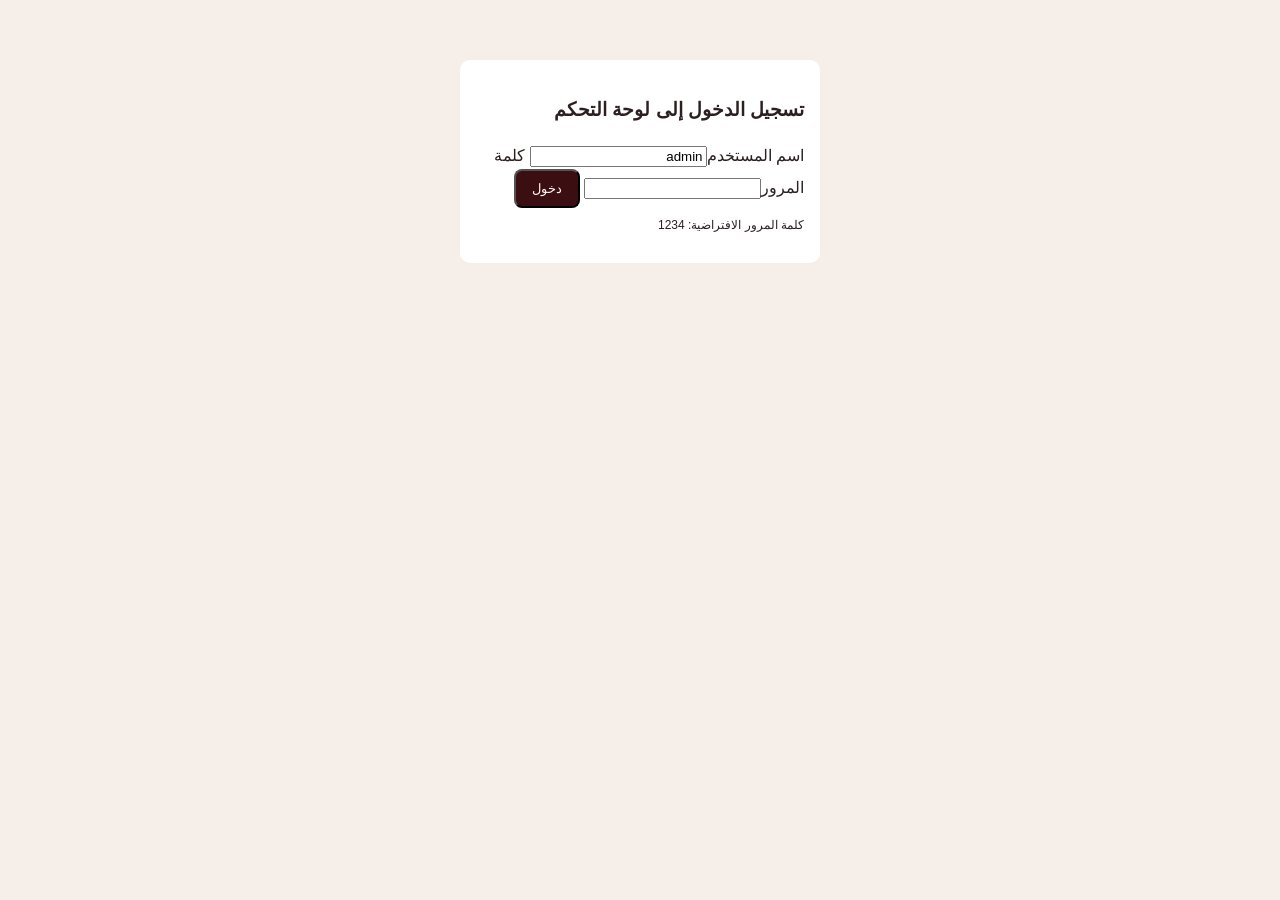
==== commit 10516c55: "Add sara website files" ====
--- a/admin.html
+++ b/admin.html
@@ -1,192 +1,50 @@
-<!DOCTYPE html>
+<!doctype html>
 <html lang="ar" dir="rtl">
 <head>
-    <meta charset="UTF-8">
-    <meta name="viewport" content="width=device-width, initial-scale=1.0">
-    <title>لو��ة التحكم - سارة النصار</title>
-    <link rel="stylesheet" href="styles.css">
-    <link rel="stylesheet" href="admin-styles.css">
-    <link rel="stylesheet" href="https://cdnjs.cloudflare.com/ajax/libs/font-awesome/6.4.0/css/all.min.css">
+  <meta charset="utf-8">
+  <meta name="viewport" content="width=device-width,initial-scale=1">
+  <title>لوحة التحكم - سارة الناصر</title>
+  <link rel="stylesheet" href="styles.css">
+  <style>
+    .admin {padding:20px}
+    .login {max-width:360px;margin:40px auto;background:#fff;padding:16px;border-radius:10px}
+    .book-list {margin-top:16px}
+    table{width:100%;border-collapse:collapse}
+    th,td{border:1px solid #eee;padding:8px;text-align:right}
+  </style>
 </head>
 <body>
-    <!-- Admin Header -->
-    <header class="admin-header">
-        <div class="container">
-            <h1>لوحة التحكم</h1>
-            <button id="logoutBtn" class="btn btn-secondary">تسجيل الخروج</button>
-        </div>
-    </header>
-
-    <!-- Main Content -->
-    <main class="admin-main">
-        <!-- Sidebar -->
-        <aside class="admin-sidebar">
-            <nav class="admin-nav">
-                <button class="nav-item active" data-section="dashboard">
-                    <i class="fas fa-chart-line"></i> لوحة التحكم
-                </button>
-                <button class="nav-item" data-section="bookings">
-                    <i class="fas fa-calendar"></i> الحجوزات
-                </button>
-                <button class="nav-item" data-section="testimonials">
-                    <i class="fas fa-star"></i> آراء العملاء
-                </button>
-                <button class="nav-item" data-section="settings">
-                    <i class="fas fa-sliders-h"></i> الإعدادات
-                </button>
-            </nav>
-        </aside>
-
-        <!-- Content Area -->
-        <div class="admin-content">
-            <!-- Dashboard Section -->
-            <section id="dashboard" class="admin-section active">
-                <h2>لوحة التحكم</h2>
-                <div class="stats-grid">
-                    <div class="stat-card">
-                        <div class="stat-icon"><i class="fas fa-calendar-check"></i></div>
-                        <div class="stat-content">
-                            <h3>إجمالي الحجوزات</h3>
-                            <p class="stat-number" id="totalBookings">0</p>
-                        </div>
-                    </div>
-                    <div class="stat-card">
-                        <div class="stat-icon"><i class="fas fa-clock"></i></div>
-                        <div class="stat-content">
-                            <h3>حجوزات قادمة</h3>
-                            <p class="stat-number" id="upcomingBookings">0</p>
-                        </div>
-                    </div>
-                    <div class="stat-card">
-                        <div class="stat-icon"><i class="fas fa-star"></i></div>
-                        <div class="stat-content">
-                            <h3>التقييمات</h3>
-                            <p class="stat-number" id="totalReviews">0</p>
-                        </div>
-                    </div>
-                </div>
-                <div class="recent-bookings">
-                    <h3>آخر الحجوزات</h3>
-                    <table id="recentBookingsTable">
-                        <thead>
-                            <tr>
-                                <th>الاسم</th>
-                                <th>الخدمة</th>
-                                <th>التاريخ</th>
-                                <th>الحالة</th>
-                            </tr>
-                        </thead>
-                        <tbody></tbody>
-                    </table>
-                </div>
-            </section>
-
-            <!-- Bookings Section -->
-            <section id="bookings" class="admin-section">
-                <h2>إدارة الحجوزات</h2>
-                <div class="section-controls">
-                    <input type="date" id="bookingDateFilter" />
-                    <select id="bookingStatusFilter">
-                        <option>جميع الحالات</option>
-                        <option>جديد</option>
-                        <option>مؤكد</option>
-                        <option>مكتمل</option>
-                        <option>ملغى</option>
-                    </select>
-                </div>
-                <div class="table-responsive">
-                    <table class="bookings-table">
-                        <thead>
-                            <tr>
-                                <th>الاسم</th>
-                                <th>الهاتف</th>
-                                <th>الخدمة</th>
-                                <th>التاريخ</th>
-                                <th>الوقت</th>
-                                <th>الحالة</th>
-                                <th>إجراءات</th>
-                            </tr>
-                        </thead>
-                        <tbody id="bookingsTableBody">
-                            <tr>
-                                <td colspan="7" style="text-align: center; color: #999;">لا توجد حجوزات</td>
-                            </tr>
-                        </tbody>
-                    </table>
-                </div>
-            </section>
-
-            <!-- Testimonials Section -->
-            <section id="testimonials" class="admin-section">
-                <h2>آراء العملاء</h2>
-                <button class="btn btn-primary" onclick="openTestimonialModal()">إضافة رأي جديد</button>
-                <div class="testimonials-list" id="testimonialsList" style="margin-top: 2rem;">
-                    <!-- Testimonials will be listed here -->
-                </div>
-            </section>
-
-            <!-- Settings Section -->
-            <section id="settings" class="admin-section">
-                <h2>الإعدادات</h2>
-                <div class="settings-form">
-                    <div class="form-group">
-                        <label>رقم الواتساب</label>
-                        <input type="tel" id="whatsappNumber" placeholder="+966xxxxxxxxx" />
-                    </div>
-                    <div class="form-group">
-                        <label>رابط إنستجرام</label>
-                        <input type="url" id="instagramLink" placeholder="https://instagram.com/" />
-                    </div>
-                    <div class="form-group">
-                        <label>رابط تيك توك</label>
-                        <input type="url" id="tiktokLink" placeholder="https://tiktok.com/" />
-                    </div>
-                    <div class="form-group">
-                        <label>رابط يوتيوب</label>
-                        <input type="url" id="youtubeLink" placeholder="https://youtube.com/" />
-                    </div>
-                    <div class="form-group">
-                        <label>بريد إلكتروني للإشعارات</label>
-                        <input type="email" id="notificationEmail" placeholder="sara@example.com" />
-                    </div>
-                    <button class="btn btn-primary" onclick="saveSettings()">حفظ الإعدادات</button>
-                </div>
-            </section>
-        </div>
-    </main>
-
-    <!-- Testimonial Modal -->
-    <div id="testimonialModal" class="modal" style="display: none;">
-        <div class="modal-content">
-            <div class="modal-header">
-                <h3>إضافة رأي جديد</h3>
-                <button class="modal-close" onclick="closeTestimonialModal()">&times;</button>
-            </div>
-            <div class="modal-body">
-                <div class="form-group">
-                    <label>اسم العميل</label>
-                    <input type="text" id="testimonialAuthor" />
-                </div>
-                <div class="form-group">
-                    <label>الرأي</label>
-                    <textarea id="testimonialText" rows="4"></textarea>
-                </div>
-                <div class="form-group">
-                    <label>التقييم</label>
-                    <select id="testimonialRating">
-                        <option>5 نجوم</option>
-                        <option>4 نجوم</option>
-                        <option>3 نجوم</option>
-                    </select>
-                </div>
-            </div>
-            <div class="modal-footer">
-                <button class="btn btn-primary" onclick="saveTestimonial()">حفظ</button>
-                <button class="btn btn-secondary" onclick="closeTestimonialModal()">إلغاء</button>
-            </div>
-        </div>
+  <main class="container admin">
+    <div id="loginBox" class="login">
+      <h3>تسجيل الدخول إلى لوحة التحكم</h3>
+      <label>اسم المستخدم<input id="user" value="admin"></label>
+      <label>كلمة المرور<input id="pass" type="password"></label>
+      <button id="loginBtn" class="btn primary">دخول</button>
+      <p style="font-size:12px;margin-top:8px">كلمة المرور الافتراضية: 1234</p>
     </div>
 
-    <script src="admin-script.js"></script>
+    <div id="dashboard" style="display:none">
+      <h2>لوحة التحكم</h2>
+      <section>
+        <h4>الإعدادات</h4>
+        <label>رقم واتساب<input id="waNumber" placeholder="9665..."></label>
+        <button id="saveSettings" class="btn">حفظ</button>
+      </section>
+
+      <section>
+        <h4>حجوزات واردة</h4>
+        <div class="book-list" id="bookings"></div>
+      </section>
+
+      <section>
+        <h4>الخدمات</h4>
+        <div id="servicesList"></div>
+        <button id="addService" class="btn">إضافة خدمة</button>
+      </section>
+
+      <button id="logout" class="btn">خروج</button>
+    </div>
+  </main>
+  <script src="admin-script.js"></script>
 </body>
-</html>+</html>
--- a/styles.css
+++ b/styles.css
@@ -1,601 +1,31 @@
-:root {
-    --primary-color: #8b4953;
-    --secondary-color: #c4a796;
-    --accent-color: #d4af7a;
-    --dark-bg: #2a2a2a;
-    --light-bg: #f5f1ed;
-    --text-dark: #2a2a2a;
-    --text-light: #f5f1ed;
-    --border-color: #d4c4b8;
-    --shadow: 0 8px 24px rgba(0, 0, 0, 0.12);
-    --shadow-lg: 0 12px 40px rgba(0, 0, 0, 0.2);
+:root{
+  --bg:#f6efe9;
+  --burgundy:#3b0f12;
+  --rose:#d4a574;
+  --cream:#fff6f4;
+  --text:#2b1f1f;
 }
-
-* {
-    margin: 0;
-    padding: 0;
-    box-sizing: border-box;
+*{box-sizing:border-box}
+body{font-family: 'Arial', sans-serif;background:var(--bg);color:var(--text);margin:0;line-height:1.6}
+.container{max-width:980px;margin:0 auto;padding:20px}
+.nav{background:linear-gradient(90deg,var(--burgundy),#4a1013);color:var(--cream)}
+.nav .container{display:flex;align-items:center;justify-content:space-between}
+.brand{margin:0;padding:12px 0;color:var(--rose)}
+nav a{color:var(--cream);margin-left:16px;text-decoration:none}
+.hero{padding:30px 0}
+.hero-inner{display:flex;gap:20px;align-items:center}
+.hero-photo img{width:220px;height:220px;object-fit:cover;border-radius:12px;box-shadow:0 6px 20px rgba(0,0,0,0.2)}
+.hero-content h2{font-size:28px;margin:0 0 12px}
+.btn{display:inline-block;padding:10px 16px;border-radius:8px;text-decoration:none}
+.primary{background:var(--burgundy);color:var(--cream)}
+.whatsapp{background:transparent;border:2px solid var(--rose);color:var(--burgundy)}
+.about, .services, .testimonials, .faq, .contact{background:white;margin:20px 0;padding:18px;border-radius:12px}
+.cards{display:grid;grid-template-columns:repeat(auto-fit,minmax(200px,1fr));gap:12px}
+.card{padding:14px;border-radius:10px;background:linear-gradient(180deg,#fff,#fffaf8);box-shadow:0 4px 12px rgba(0,0,0,0.05)}
+.price{margin-top:10px;font-weight:700;color:var(--burgundy)}
+.test-list blockquote{margin:10px 0;padding:12px;background:#fff7f6;border-left:4px solid var(--rose)}
+.footer{padding:18px;text-align:center;color:#6a4b46}
+@media(max-width:700px){
+  .hero-inner{flex-direction:column;text-align:center}
+  .nav .container{flex-direction:column;gap:10px}
 }
-
-html {
-    scroll-behavior: smooth;
-}
-
-body {
-    font-family: 'Segoe UI', Tahoma, Geneva, Verdana, sans-serif;
-    line-height: 1.6;
-    color: var(--text-dark);
-    background-color: var(--light-bg);
-}
-
-.container {
-    max-width: 1200px;
-    margin: 0 auto;
-    padding: 0 20px;
-}
-
-/* Navigation */
-.navbar {
-    background: linear-gradient(135deg, var(--primary-color), var(--secondary-color));
-    color: white;
-    padding: 1rem 0;
-    position: sticky;
-    top: 0;
-    z-index: 1000;
-    box-shadow: var(--shadow);
-}
-
-.navbar .container {
-    display: flex;
-    justify-content: space-between;
-    align-items: center;
-}
-
-.nav-brand {
-    font-size: 1.5rem;
-    font-weight: bold;
-    color: var(--accent-color);
-}
-
-.nav-menu {
-    display: flex;
-    list-style: none;
-    gap: 2rem;
-    align-items: center;
-}
-
-.nav-menu a {
-    color: white;
-    text-decoration: none;
-    transition: color 0.3s;
-    font-weight: 500;
-}
-
-.nav-menu a:hover {
-    color: var(--accent-color);
-}
-
-.btn-book {
-    background: var(--accent-color);
-    color: var(--primary-color) !important;
-    padding: 0.5rem 1.5rem;
-    border-radius: 25px;
-    transition: all 0.3s;
-}
-
-.btn-book:hover {
-    background: white;
-    transform: translateY(-2px);
-}
-
-.nav-toggle {
-    display: none;
-    flex-direction: column;
-    cursor: pointer;
-}
-
-.nav-toggle span {
-    width: 25px;
-    height: 3px;
-    background: white;
-    margin: 5px 0;
-    transition: 0.3s;
-}
-
-/* Hero Section */
-.hero {
-    background: linear-gradient(135deg, var(--primary-color), var(--secondary-color));
-    color: white;
-    padding: 80px 0;
-    min-height: 600px;
-    display: flex;
-    align-items: center;
-}
-
-.hero-content {
-    display: grid;
-    grid-template-columns: 1fr 1fr;
-    gap: 40px;
-    align-items: center;
-}
-
-.hero-title {
-    font-size: 3rem;
-    margin-bottom: 1.5rem;
-    line-height: 1.2;
-    color: var(--accent-color);
-}
-
-.hero-subtitle {
-    font-size: 1.2rem;
-    margin-bottom: 2rem;
-    opacity: 0.95;
-    line-height: 1.8;
-}
-
-.hero-buttons {
-    display: flex;
-    gap: 1rem;
-    flex-wrap: wrap;
-}
-
-.btn {
-    padding: 1rem 2rem;
-    border: none;
-    border-radius: 50px;
-    font-size: 1rem;
-    cursor: pointer;
-    transition: all 0.3s;
-    text-decoration: none;
-    display: inline-flex;
-    align-items: center;
-    justify-content: center;
-    gap: 0.5rem;
-    font-weight: 600;
-}
-
-.btn-primary {
-    background: var(--accent-color);
-    color: var(--primary-color);
-}
-
-.btn-primary:hover {
-    background: white;
-    transform: translateY(-3px);
-    box-shadow: var(--shadow-lg);
-}
-
-.btn-secondary {
-    background: white;
-    color: var(--primary-color);
-}
-
-.btn-secondary:hover {
-    background: var(--accent-color);
-    color: white;
-    transform: translateY(-3px);
-}
-
-.hero-image {
-    display: flex;
-    justify-content: center;
-}
-
-.hero-image svg,
-.about-image svg {
-    width: 100%;
-    height: auto;
-    border-radius: 20px;
-    box-shadow: var(--shadow-lg);
-}
-
-/* Sections */
-.section-title {
-    font-size: 2.5rem;
-    text-align: center;
-    margin-bottom: 3rem;
-    color: var(--primary-color);
-}
-
-section {
-    padding: 80px 0;
-}
-
-#about {
-    background: white;
-}
-
-#services {
-    background: var(--light-bg);
-}
-
-#pricing {
-    background: white;
-}
-
-#testimonials {
-    background: var(--light-bg);
-}
-
-#faq {
-    background: white;
-}
-
-#contact {
-    background: linear-gradient(135deg, var(--primary-color), var(--secondary-color));
-    color: white;
-}
-
-/* About Section */
-.about-content {
-    display: grid;
-    grid-template-columns: 1fr 1fr;
-    gap: 40px;
-    align-items: center;
-}
-
-.about-text p {
-    margin-bottom: 1.5rem;
-    font-size: 1.1rem;
-    line-height: 1.8;
-}
-
-.about-list {
-    list-style: none;
-}
-
-.about-list li {
-    padding: 0.8rem 0;
-    font-size: 1.05rem;
-    display: flex;
-    align-items: center;
-    gap: 1rem;
-}
-
-.about-list i {
-    color: var(--accent-color);
-    font-size: 1.3rem;
-}
-
-/* Services Grid */
-.services-grid {
-    display: grid;
-    grid-template-columns: repeat(auto-fit, minmax(250px, 1fr));
-    gap: 2rem;
-}
-
-.service-card {
-    background: white;
-    padding: 2rem;
-    border-radius: 15px;
-    text-align: center;
-    box-shadow: var(--shadow);
-    transition: all 0.3s;
-    border-top: 4px solid var(--accent-color);
-}
-
-.service-card:hover {
-    transform: translateY(-10px);
-    box-shadow: var(--shadow-lg);
-}
-
-.service-icon {
-    font-size: 3rem;
-    color: var(--accent-color);
-    margin-bottom: 1rem;
-}
-
-.service-card h3 {
-    color: var(--primary-color);
-    margin-bottom: 1rem;
-    font-size: 1.3rem;
-}
-
-.service-card p {
-    color: #666;
-    line-height: 1.6;
-    margin-bottom: 1.5rem;
-}
-
-.service-link {
-    color: var(--accent-color);
-    text-decoration: none;
-    font-weight: 600;
-    transition: all 0.3s;
-}
-
-.service-link:hover {
-    color: var(--primary-color);
-}
-
-/* Pricing Section */
-.pricing-grid {
-    display: grid;
-    grid-template-columns: repeat(auto-fit, minmax(280px, 1fr));
-    gap: 2rem;
-}
-
-.pricing-card {
-    background: white;
-    padding: 2rem;
-    border-radius: 15px;
-    box-shadow: var(--shadow);
-    transition: all 0.3s;
-    border: 2px solid var(--border-color);
-}
-
-.pricing-card:hover {
-    border-color: var(--accent-color);
-    transform: translateY(-5px);
-    box-shadow: var(--shadow-lg);
-}
-
-.pricing-title {
-    color: var(--primary-color);
-    font-size: 1.2rem;
-    margin-bottom: 1rem;
-}
-
-.pricing-duration {
-    color: var(--secondary-color);
-    font-size: 0.9rem;
-    margin-bottom: 1rem;
-}
-
-.pricing-price {
-    font-size: 2rem;
-    color: var(--accent-color);
-    font-weight: bold;
-    margin-bottom: 1.5rem;
-}
-
-.pricing-description {
-    color: #666;
-    margin-bottom: 1.5rem;
-    font-size: 0.95rem;
-}
-
-/* Testimonials */
-.testimonials-grid {
-    display: grid;
-    grid-template-columns: repeat(auto-fit, minmax(300px, 1fr));
-    gap: 2rem;
-}
-
-.testimonial-card {
-    background: white;
-    padding: 2rem;
-    border-radius: 15px;
-    box-shadow: var(--shadow);
-    border-right: 4px solid var(--accent-color);
-}
-
-.testimonial-text {
-    color: #666;
-    margin-bottom: 1.5rem;
-    font-style: italic;
-    line-height: 1.8;
-}
-
-.testimonial-author {
-    color: var(--primary-color);
-    font-weight: bold;
-}
-
-.testimonial-rating {
-    color: var(--accent-color);
-    margin-top: 0.5rem;
-}
-
-/* FAQ Section */
-.faq-container {
-    max-width: 800px;
-    margin: 0 auto;
-}
-
-.faq-item {
-    background: white;
-    margin-bottom: 1.5rem;
-    border-radius: 10px;
-    overflow: hidden;
-    box-shadow: var(--shadow);
-}
-
-.faq-question {
-    padding: 1.5rem;
-    background: var(--light-bg);
-    cursor: pointer;
-    display: flex;
-    justify-content: space-between;
-    align-items: center;
-    font-weight: 600;
-    color: var(--primary-color);
-    transition: all 0.3s;
-}
-
-.faq-question:hover {
-    background: var(--accent-color);
-    color: white;
-}
-
-.faq-icon {
-    font-size: 1.2rem;
-    transition: transform 0.3s;
-}
-
-.faq-item.active .faq-icon {
-    transform: rotate(180deg);
-}
-
-.faq-answer {
-    padding: 1.5rem;
-    color: #666;
-    display: none;
-    line-height: 1.8;
-}
-
-.faq-item.active .faq-answer {
-    display: block;
-}
-
-/* Contact Section */
-.contact-content {
-    display: grid;
-    grid-template-columns: 1fr 1fr;
-    gap: 3rem;
-    align-items: start;
-}
-
-.contact-info h3 {
-    font-size: 1.5rem;
-    margin-bottom: 2rem;
-    color: var(--accent-color);
-}
-
-.contact-methods {
-    display: grid;
-    grid-template-columns: repeat(2, 1fr);
-    gap: 1rem;
-}
-
-.contact-btn {
-    display: flex;
-    align-items: center;
-    justify-content: center;
-    gap: 0.5rem;
-    padding: 1rem;
-    border-radius: 10px;
-    color: white;
-    text-decoration: none;
-    transition: all 0.3s;
-    font-weight: 600;
-}
-
-.contact-btn.whatsapp {
-    background: #25d366;
-}
-
-.contact-btn.instagram {
-    background: #e4405f;
-}
-
-.contact-btn.tiktok {
-    background: #000;
-}
-
-.contact-btn.youtube {
-    background: #ff0000;
-}
-
-.contact-btn:hover {
-    transform: translateY(-3px);
-    box-shadow: var(--shadow-lg);
-}
-
-/* Contact Form */
-.contact-form-container {
-    background: white;
-    padding: 2rem;
-    border-radius: 15px;
-}
-
-.form-group {
-    margin-bottom: 1.5rem;
-}
-
-.form-group input,
-.form-group textarea {
-    width: 100%;
-    padding: 1rem;
-    border: 2px solid var(--border-color);
-    border-radius: 8px;
-    font-family: inherit;
-    font-size: 1rem;
-    transition: border-color 0.3s;
-}
-
-.form-group input:focus,
-.form-group textarea:focus {
-    outline: none;
-    border-color: var(--accent-color);
-}
-
-/* Footer */
-.footer {
-    background: var(--primary-color);
-    color: white;
-    text-align: center;
-    padding: 2rem 0;
-}
-
-/* Responsive Design */
-@media (max-width: 768px) {
-    .nav-menu {
-        position: absolute;
-        left: 0;
-        top: 60px;
-        flex-direction: column;
-        background: var(--primary-color);
-        width: 100%;
-        text-align: center;
-        display: none;
-    }
-
-    .nav-menu.active {
-        display: flex;
-    }
-
-    .nav-toggle {
-        display: flex;
-    }
-
-    .hero-content {
-        grid-template-columns: 1fr;
-    }
-
-    .hero-title {
-        font-size: 2rem;
-    }
-
-    .about-content,
-    .contact-content {
-        grid-template-columns: 1fr;
-    }
-
-    .contact-methods {
-        grid-template-columns: 1fr;
-    }
-
-    .section-title {
-        font-size: 2rem;
-    }
-
-    .hero-buttons {
-        flex-direction: column;
-    }
-
-    .btn {
-        width: 100%;
-    }
-}
-
-@media (max-width: 480px) {
-    .hero-title {
-        font-size: 1.5rem;
-    }
-
-    .section-title {
-        font-size: 1.5rem;
-    }
-
-    .services-grid,
-    .pricing-grid,
-    .testimonials-grid {
-        grid-template-columns: 1fr;
-    }
-}
-
-.placeholder-image {
-    max-width: 100%;
-    height: auto;
-}
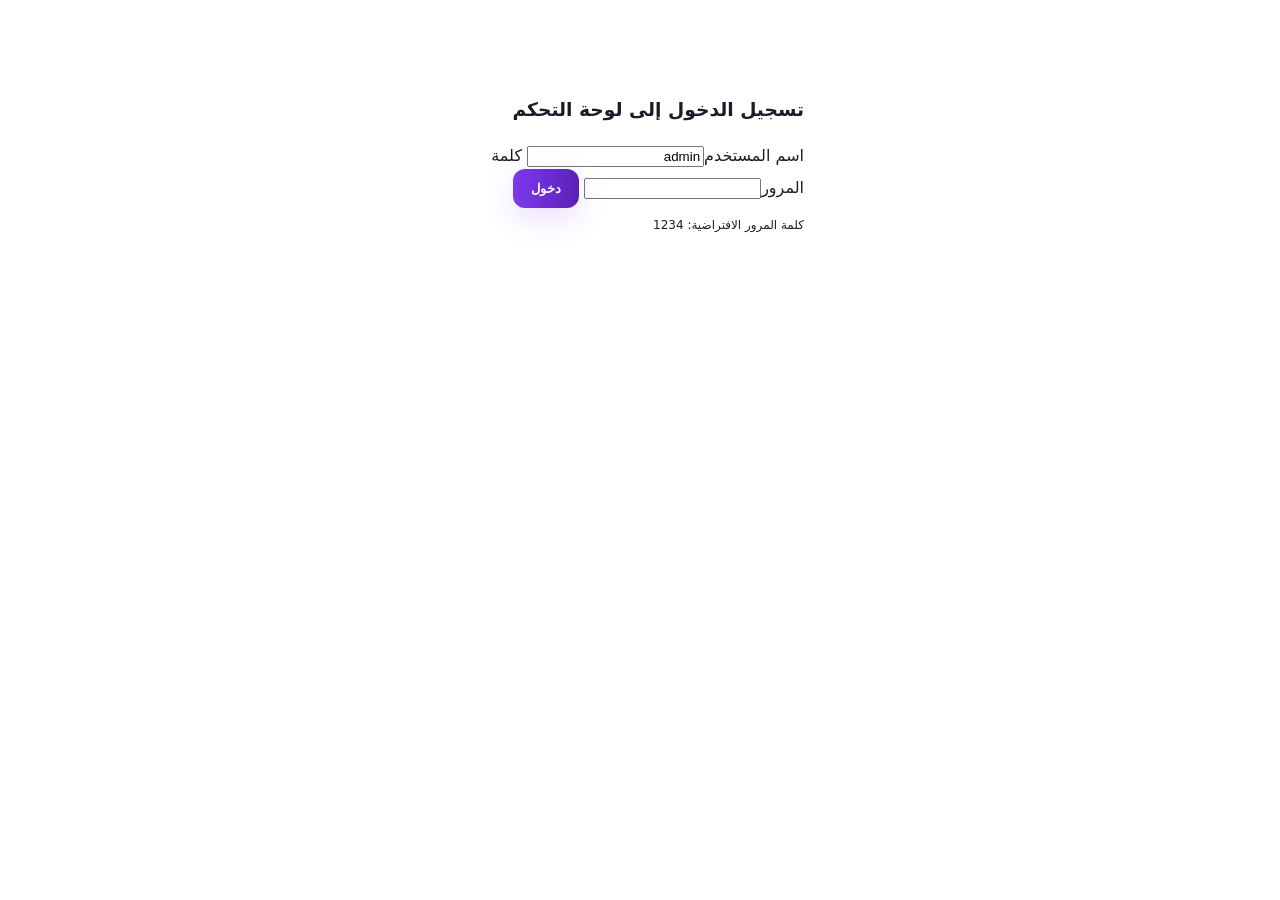
==== commit b3b19e72: "Add blog system: featured on homepage, blog list and article pages, admin CRUD for articles, service" ====
--- a/admin.html
+++ b/admin.html
@@ -11,6 +11,7 @@
     .book-list {margin-top:16px}
     table{width:100%;border-collapse:collapse}
     th,td{border:1px solid #eee;padding:8px;text-align:right}
+    .small{font-size:13px;color:var(--muted)}
   </style>
 </head>
 <body>
@@ -42,9 +43,18 @@
         <button id="addService" class="btn">إضافة خدمة</button>
       </section>
 
+      <section>
+        <h4>المقالات</h4>
+        <div id="articlesList"></div>
+        <div style="margin-top:8px">
+          <button id="addArticle" class="btn">إضافة مقال جديد</button>
+        </div>
+      </section>
+
       <button id="logout" class="btn">خروج</button>
     </div>
   </main>
   <script src="admin-script.js"></script>
+  <script src="blog-script.js"></script>
 </body>
 </html>
--- a/styles.css
+++ b/styles.css
@@ -1,31 +1,72 @@
+/* New theme + hero animations + about layout */
 :root{
-  --bg:#f6efe9;
-  --burgundy:#3b0f12;
-  --rose:#d4a574;
-  --cream:#fff6f4;
-  --text:#2b1f1f;
+  --bg:#ffffff;
+  --purple:#7C3AED; /* Soft Purple */
+  --lavender:#A78BFA; /* Lavender */
+  --gold:#D4A574;
+  --text:#211829;
+  --muted:#6b5870;
+  --card:#ffffff;
 }
 *{box-sizing:border-box}
-body{font-family: 'Arial', sans-serif;background:var(--bg);color:var(--text);margin:0;line-height:1.6}
-.container{max-width:980px;margin:0 auto;padding:20px}
-.nav{background:linear-gradient(90deg,var(--burgundy),#4a1013);color:var(--cream)}
+html,body{height:100%}
+body{font-family: 'Segoe UI', Tahoma, system-ui, -apple-system, 'Helvetica Neue', Arial; background:var(--bg);color:var(--text);margin:0;line-height:1.6;direction:rtl}
+.container{max-width:1100px;margin:0 auto;padding:20px}
+/* Header / Nav */
+.nav{background:transparent;color:var(--text);position:sticky;top:0;z-index:40;padding:14px 0}
 .nav .container{display:flex;align-items:center;justify-content:space-between}
-.brand{margin:0;padding:12px 0;color:var(--rose)}
-nav a{color:var(--cream);margin-left:16px;text-decoration:none}
-.hero{padding:30px 0}
-.hero-inner{display:flex;gap:20px;align-items:center}
-.hero-photo img{width:220px;height:220px;object-fit:cover;border-radius:12px;box-shadow:0 6px 20px rgba(0,0,0,0.2)}
-.hero-content h2{font-size:28px;margin:0 0 12px}
-.btn{display:inline-block;padding:10px 16px;border-radius:8px;text-decoration:none}
-.primary{background:var(--burgundy);color:var(--cream)}
-.whatsapp{background:transparent;border:2px solid var(--rose);color:var(--burgundy)}
-.about, .services, .testimonials, .faq, .contact{background:white;margin:20px 0;padding:18px;border-radius:12px}
-.cards{display:grid;grid-template-columns:repeat(auto-fit,minmax(200px,1fr));gap:12px}
-.card{padding:14px;border-radius:10px;background:linear-gradient(180deg,#fff,#fffaf8);box-shadow:0 4px 12px rgba(0,0,0,0.05)}
-.price{margin-top:10px;font-weight:700;color:var(--burgundy)}
-.test-list blockquote{margin:10px 0;padding:12px;background:#fff7f6;border-left:4px solid var(--rose)}
-.footer{padding:18px;text-align:center;color:#6a4b46}
-@media(max-width:700px){
-  .hero-inner{flex-direction:column;text-align:center}
+.brand{margin:0;padding:8px 0;color:var(--purple);font-weight:700;font-size:20px}
+nav a{color:var(--muted);margin-left:14px;text-decoration:none;padding:8px;border-radius:8px}
+nav a:hover{color:var(--purple);background:rgba(124,58,237,0.06)}
+/* Hero */
+.hero{position:relative;padding:40px 0;overflow:hidden}
+.hero-bg{position:absolute;inset:0;background-image:linear-gradient(120deg,rgba(167,139,250,0.08),rgba(124,58,237,0.06)),url('hero-bg.svg');background-size:cover;background-position:center;filter:brightness(0.98);opacity:0.95}
+.hero-inner{position:relative;display:flex;gap:28px;align-items:center;padding:28px;border-radius:18px}
+.hero-photo img{width:260px;height:260px;object-fit:cover;border-radius:20px;box-shadow:0 18px 50px rgba(33,24,41,0.12);border:6px solid rgba(167,139,250,0.12);transform:translateY(0);animation:float 6s ease-in-out infinite}
+@keyframes float{0%{transform:translateY(0)}50%{transform:translateY(-8px)}100%{transform:translateY(0)}}
+.hero-content{max-width:720px}
+.hero-title{font-size:32px;margin:0 0 12px;color:var(--purple);line-height:1.15;animation:fadeInUp .9s ease both}
+.hero-lead{margin:0 0 18px;color:var(--muted);animation:fadeInUp 1.1s ease both}
+.cta{display:flex;gap:12px;flex-wrap:wrap}
+.btn{display:inline-flex;align-items:center;justify-content:center;padding:12px 18px;border-radius:12px;text-decoration:none;border:0;font-weight:700;cursor:pointer}
+.primary{background:linear-gradient(90deg,var(--purple),#5B21B6);color:#fff;box-shadow:0 10px 30px rgba(124,58,237,0.16);transform:translateY(0);transition:transform .18s ease,box-shadow .18s ease}
+.primary:hover{transform:translateY(-4px);box-shadow:0 20px 40px rgba(124,58,237,0.22)}
+.secondary{background:transparent;border:2px solid rgba(167,139,250,0.16);color:var(--purple)}
+/* Section cards */
+.section-box{background:var(--card);margin:22px 0;padding:22px;border-radius:14px;box-shadow:0 6px 30px rgba(16,24,40,0.04)}
+.cards{display:grid;grid-template-columns:repeat(auto-fit,minmax(220px,1fr));gap:16px}
+.card{padding:18px;border-radius:12px;background:linear-gradient(180deg,#fff,#fffaf8);border:1px solid rgba(167,139,250,0.04)}
+.card h4{color:var(--purple);margin:0 0 8px}
+.price{margin-top:10px;font-weight:700;color:var(--gold)}
+/* About layout */
+.about-inner{display:flex;gap:20px;align-items:flex-start}
+.about-text{flex:1}
+.about-photo img{width:220px;height:220px;border-radius:14px;object-fit:cover;box-shadow:0 12px 40px rgba(16,24,40,0.08)}
+.lead{font-size:16px;color:var(--muted);margin-bottom:12px}
+.about-text h4{margin:12px 0 6px;color:var(--purple)}
+.about-text ul{padding-inline-start:20px;margin:0 0 12px}
+/* Testimonials */
+.test-list blockquote{margin:10px 0;padding:12px;background:linear-gradient(90deg,rgba(167,139,250,0.06),rgba(124,58,237,0.03));border-radius:10px;border-left:4px solid var(--gold)}
+/* FAQ */
+details summary{cursor:pointer;padding:12px;border-radius:8px;background:linear-gradient(90deg,#fff,#f8f6ff);border:1px solid rgba(167,139,250,0.04);margin-bottom:8px;font-weight:600}
+/* Contact */
+.social{display:inline-block;margin-left:12px;padding:8px 12px;border-radius:10px;background:linear-gradient(90deg,var(--lavender),var(--purple));color:#fff;text-decoration:none}
+/* Footer */
+.footer{padding:22px;text-align:center;color:var(--muted)}
+/* Admin / Booking tweaks */
+.booking-form label{display:block;margin-bottom:10px}
+.booking-form input, .booking-form textarea, .booking-form select{width:100%;padding:10px;border-radius:8px;border:1px solid #efeaf6;background:#fff}
+/* Animations */
+@keyframes fadeInUp{from{opacity:0;transform:translateY(8px)}to{opacity:1;transform:none}}
+/* Responsiveness */
+@media(max-width:900px){
+  .hero-inner{flex-direction:column;text-align:center;padding:18px}
+  .about-inner{flex-direction:column-reverse;align-items:center}
+  .hero-photo img{width:200px;height:200px}
   .nav .container{flex-direction:column;gap:10px}
 }
+@media(max-width:480px){
+  .container{padding:14px}
+  .hero-title{font-size:22px}
+  .brand{font-size:18px}
+}
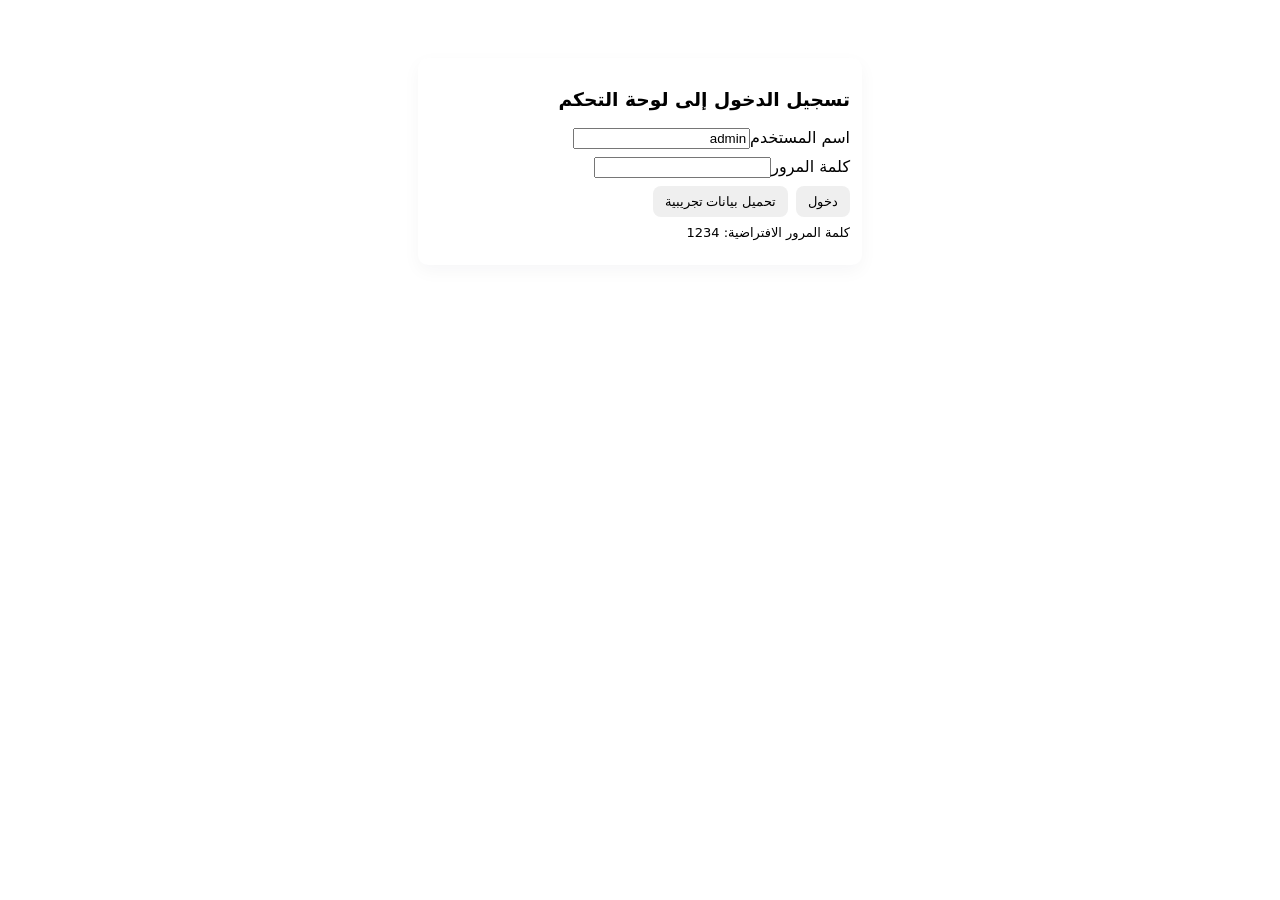
==== commit 521c4809: "Enhance admin panel: image uploader, gallery management, projects, testimonials, FAQ, homepage editi" ====
--- a/admin.html
+++ b/admin.html
@@ -6,55 +6,128 @@
   <title>لوحة التحكم - سارة الناصر</title>
   <link rel="stylesheet" href="styles.css">
   <style>
+    /* Admin specific styles */
     .admin {padding:20px}
-    .login {max-width:360px;margin:40px auto;background:#fff;padding:16px;border-radius:10px}
-    .book-list {margin-top:16px}
-    table{width:100%;border-collapse:collapse}
-    th,td{border:1px solid #eee;padding:8px;text-align:right}
+    .login {max-width:420px;margin:30px auto;background:#fff;padding:18px;border-radius:12px}
+    .panel {display:flex;gap:18px;align-items:flex-start}
+    .col {flex:1;min-width:280px}
+    .card {background:#fff;padding:12px;border-radius:10px;margin-bottom:12px;box-shadow:0 6px 18px rgba(16,24,40,0.04)}
+    label.input{display:block;margin-bottom:8px}
+    input[type="text"], input[type="number"], input[type="email"], textarea, select{width:100%;padding:10px;border-radius:8px;border:1px solid #eee}
+    button.btn {padding:8px 12px;border-radius:8px;border:0;cursor:pointer}
+    .muted{color:var(--muted);font-size:13px}
+    .thumb{width:84px;height:64px;object-fit:cover;border-radius:8px;border:1px solid #eee}
+    .list-item{display:flex;gap:12px;align-items:center;margin-bottom:8px}
     .small{font-size:13px;color:var(--muted)}
+    .colors {display:flex;gap:8px;align-items:center}
+    .colors input[type=color]{width:48px;height:36px;padding:0;border-radius:6px;border:1px solid #ddd}
   </style>
 </head>
 <body>
   <main class="container admin">
-    <div id="loginBox" class="login">
+    <div id="loginBox" class="login card">
       <h3>تسجيل الدخول إلى لوحة التحكم</h3>
-      <label>اسم المستخدم<input id="user" value="admin"></label>
-      <label>كلمة المرور<input id="pass" type="password"></label>
-      <button id="loginBtn" class="btn primary">دخول</button>
-      <p style="font-size:12px;margin-top:8px">كلمة المرور الافتراضية: 1234</p>
+      <label class="input">اسم المستخدم<input id="user" value="admin"></label>
+      <label class="input">كلمة المرور<input id="pass" type="password"></label>
+      <div style="display:flex;gap:8px;margin-top:8px">
+        <button id="loginBtn" class="btn primary">دخول</button>
+        <button id="demoLoad" class="btn secondary">تحميل بيانات تجريبية</button>
+      </div>
+      <p class="small" style="margin-top:8px">كلمة المرور الافتراضية: 1234</p>
     </div>
 
     <div id="dashboard" style="display:none">
       <h2>لوحة التحكم</h2>
-      <section>
-        <h4>الإعدادات</h4>
-        <label>رقم واتساب<input id="waNumber" placeholder="9665..."></label>
-        <button id="saveSettings" class="btn">حفظ</button>
-      </section>
+      <div class="panel">
+        <div class="col">
+          <div class="card">
+            <h4>إحصاءات</h4>
+            <div id="stats" class="small"></div>
+          </div>
 
-      <section>
-        <h4>حجوزات واردة</h4>
-        <div class="book-list" id="bookings"></div>
-      </section>
+          <div class="card">
+            <h4>الإعدادات العامة</h4>
+            <label class="input">رقم واتساب<input id="waNumber" placeholder="9665..."></label>
+            <label class="input">خط الموقع
+              <select id="fontSelect">
+                <option value="">افتراضي</option>
+                <option value="Cairo">Cairo</option>
+                <option value="Tajawal">Tajawal</option>
+                <option value="Noto+Naskh+Arabic">Noto Naskh Arabic</option>
+                <option value="Noto+Sans+Arabic">Noto Sans Arabic</option>
+              </select>
+            </label>
+            <div style="margin-top:8px" class="colors">
+              <label class="small">اللون الأساسي <input id="colorPrimary" type="color" value="#7C3AED"></label>
+              <label class="small">اللون الذهبي <input id="colorGold" type="color" value="#D4A574"></label>
+            </div>
+            <div style="margin-top:10px;display:flex;gap:8px">
+              <button id="saveSettings" class="btn primary">حفظ الإعدادات</button>
+              <button id="resetBrand" class="btn secondary">إعادة للألوان الافتراضية</button>
+            </div>
+          </div>
 
-      <section>
-        <h4>الخدمات</h4>
-        <div id="servicesList"></div>
-        <button id="addService" class="btn">إضافة خدمة</button>
-      </section>
+          <div class="card">
+            <h4>المحتوى الرئيسي للصفحة</h4>
+            <label class="input">عنوان الهيرو<input id="heroTitle" type="text"></label>
+            <label class="input">النص التعريفي<textarea id="heroLead" rows="3"></textarea></label>
+            <label class="input">نص زر الحجز<input id="heroCta" type="text"></label>
+            <button id="saveHero" class="btn primary">حفظ</button>
+          </div>
 
-      <section>
-        <h4>المقالات</h4>
-        <div id="articlesList"></div>
-        <div style="margin-top:8px">
-          <button id="addArticle" class="btn">إضافة مقال جديد</button>
+          <div class="card">
+            <h4>قائمة الاختصارات</h4>
+            <div id="bookings" class="small">جاري التحميل...</div>
+          </div>
         </div>
-      </section>
 
-      <button id="logout" class="btn">خروج</button>
+        <div class="col">
+          <div class="card">
+            <h4>معرض الصور</h4>
+            <input id="imageFile" type="file" accept="image/*" />
+            <label class="small">وسوم (مفصولة بفاصلة)</label>
+            <input id="imageTags" type="text" placeholder="قبل-بعد, project, featured">
+            <label class="small">عنوان الصورة</label>
+            <input id="imageTitle" type="text" placeholder="عنوان افتراضي">
+            <label class="small">وصف/تعليق</label>
+            <input id="imageCaption" type="text" placeholder="تعليق للصورة">
+            <div style="margin-top:8px;display:flex;gap:8px"><button id="uploadImage" class="btn primary">تحميل</button> <button id="clearImages" class="btn secondary">حذف كل الصور</button></div>
+            <div id="imagesList" style="margin-top:12px"></div>
+          </div>
+
+          <div class="card">
+            <h4>المشروعات وقصص النجاح</h4>
+            <button id="addProject" class="btn primary">إضافة مشروع جديد</button>
+            <div id="projectsList" style="margin-top:12px"></div>
+          </div>
+
+          <div class="card">
+            <h4>التوصيات (Testimonials)</h4>
+            <button id="addTestimonial" class="btn primary">إضافة توصية</button>
+            <div id="testimonialsList" style="margin-top:12px"></div>
+          </div>
+
+          <div class="card">
+            <h4>المقالات</h4>
+            <button id="addArticle" class="btn primary">إضافة مقال جديد</button>
+            <div id="articlesList" style="margin-top:12px"></div>
+          </div>
+
+          <div class="card">
+            <h4>الأسئلة الشائعة</h4>
+            <button id="addFAQ" class="btn primary">إضافة سؤال</button>
+            <div id="faqList" style="margin-top:12px"></div>
+          </div>
+
+        </div>
+      </div>
+
+      <div style="margin-top:18px">
+        <button id="logout" class="btn secondary">خروج</button>
+      </div>
     </div>
   </main>
+
   <script src="admin-script.js"></script>
-  <script src="blog-script.js"></script>
 </body>
 </html>
--- a/styles.css
+++ b/styles.css
@@ -1,72 +1,5 @@
-/* New theme + hero animations + about layout */
-:root{
-  --bg:#ffffff;
-  --purple:#7C3AED; /* Soft Purple */
-  --lavender:#A78BFA; /* Lavender */
-  --gold:#D4A574;
-  --text:#211829;
-  --muted:#6b5870;
-  --card:#ffffff;
-}
-*{box-sizing:border-box}
-html,body{height:100%}
-body{font-family: 'Segoe UI', Tahoma, system-ui, -apple-system, 'Helvetica Neue', Arial; background:var(--bg);color:var(--text);margin:0;line-height:1.6;direction:rtl}
-.container{max-width:1100px;margin:0 auto;padding:20px}
-/* Header / Nav */
-.nav{background:transparent;color:var(--text);position:sticky;top:0;z-index:40;padding:14px 0}
-.nav .container{display:flex;align-items:center;justify-content:space-between}
-.brand{margin:0;padding:8px 0;color:var(--purple);font-weight:700;font-size:20px}
-nav a{color:var(--muted);margin-left:14px;text-decoration:none;padding:8px;border-radius:8px}
-nav a:hover{color:var(--purple);background:rgba(124,58,237,0.06)}
-/* Hero */
-.hero{position:relative;padding:40px 0;overflow:hidden}
-.hero-bg{position:absolute;inset:0;background-image:linear-gradient(120deg,rgba(167,139,250,0.08),rgba(124,58,237,0.06)),url('hero-bg.svg');background-size:cover;background-position:center;filter:brightness(0.98);opacity:0.95}
-.hero-inner{position:relative;display:flex;gap:28px;align-items:center;padding:28px;border-radius:18px}
-.hero-photo img{width:260px;height:260px;object-fit:cover;border-radius:20px;box-shadow:0 18px 50px rgba(33,24,41,0.12);border:6px solid rgba(167,139,250,0.12);transform:translateY(0);animation:float 6s ease-in-out infinite}
-@keyframes float{0%{transform:translateY(0)}50%{transform:translateY(-8px)}100%{transform:translateY(0)}}
-.hero-content{max-width:720px}
-.hero-title{font-size:32px;margin:0 0 12px;color:var(--purple);line-height:1.15;animation:fadeInUp .9s ease both}
-.hero-lead{margin:0 0 18px;color:var(--muted);animation:fadeInUp 1.1s ease both}
-.cta{display:flex;gap:12px;flex-wrap:wrap}
-.btn{display:inline-flex;align-items:center;justify-content:center;padding:12px 18px;border-radius:12px;text-decoration:none;border:0;font-weight:700;cursor:pointer}
-.primary{background:linear-gradient(90deg,var(--purple),#5B21B6);color:#fff;box-shadow:0 10px 30px rgba(124,58,237,0.16);transform:translateY(0);transition:transform .18s ease,box-shadow .18s ease}
-.primary:hover{transform:translateY(-4px);box-shadow:0 20px 40px rgba(124,58,237,0.22)}
-.secondary{background:transparent;border:2px solid rgba(167,139,250,0.16);color:var(--purple)}
-/* Section cards */
-.section-box{background:var(--card);margin:22px 0;padding:22px;border-radius:14px;box-shadow:0 6px 30px rgba(16,24,40,0.04)}
-.cards{display:grid;grid-template-columns:repeat(auto-fit,minmax(220px,1fr));gap:16px}
-.card{padding:18px;border-radius:12px;background:linear-gradient(180deg,#fff,#fffaf8);border:1px solid rgba(167,139,250,0.04)}
-.card h4{color:var(--purple);margin:0 0 8px}
-.price{margin-top:10px;font-weight:700;color:var(--gold)}
-/* About layout */
-.about-inner{display:flex;gap:20px;align-items:flex-start}
-.about-text{flex:1}
-.about-photo img{width:220px;height:220px;border-radius:14px;object-fit:cover;box-shadow:0 12px 40px rgba(16,24,40,0.08)}
-.lead{font-size:16px;color:var(--muted);margin-bottom:12px}
-.about-text h4{margin:12px 0 6px;color:var(--purple)}
-.about-text ul{padding-inline-start:20px;margin:0 0 12px}
-/* Testimonials */
-.test-list blockquote{margin:10px 0;padding:12px;background:linear-gradient(90deg,rgba(167,139,250,0.06),rgba(124,58,237,0.03));border-radius:10px;border-left:4px solid var(--gold)}
-/* FAQ */
-details summary{cursor:pointer;padding:12px;border-radius:8px;background:linear-gradient(90deg,#fff,#f8f6ff);border:1px solid rgba(167,139,250,0.04);margin-bottom:8px;font-weight:600}
-/* Contact */
-.social{display:inline-block;margin-left:12px;padding:8px 12px;border-radius:10px;background:linear-gradient(90deg,var(--lavender),var(--purple));color:#fff;text-decoration:none}
-/* Footer */
-.footer{padding:22px;text-align:center;color:var(--muted)}
-/* Admin / Booking tweaks */
-.booking-form label{display:block;margin-bottom:10px}
-.booking-form input, .booking-form textarea, .booking-form select{width:100%;padding:10px;border-radius:8px;border:1px solid #efeaf6;background:#fff}
-/* Animations */
-@keyframes fadeInUp{from{opacity:0;transform:translateY(8px)}to{opacity:1;transform:none}}
-/* Responsiveness */
-@media(max-width:900px){
-  .hero-inner{flex-direction:column;text-align:center;padding:18px}
-  .about-inner{flex-direction:column-reverse;align-items:center}
-  .hero-photo img{width:200px;height:200px}
-  .nav .container{flex-direction:column;gap:10px}
-}
-@media(max-width:480px){
-  .container{padding:14px}
-  .hero-title{font-size:22px}
-  .brand{font-size:18px}
-}
+/* appended admin & typography styles */
+:root{ --site-font: 'Segoe UI', system-ui, sans-serif }
+body{font-family:var(--site-font);}
+/* admin forms already styled inline; ensure card styles are consistent */
+.card img{max-width:100%;display:block}
